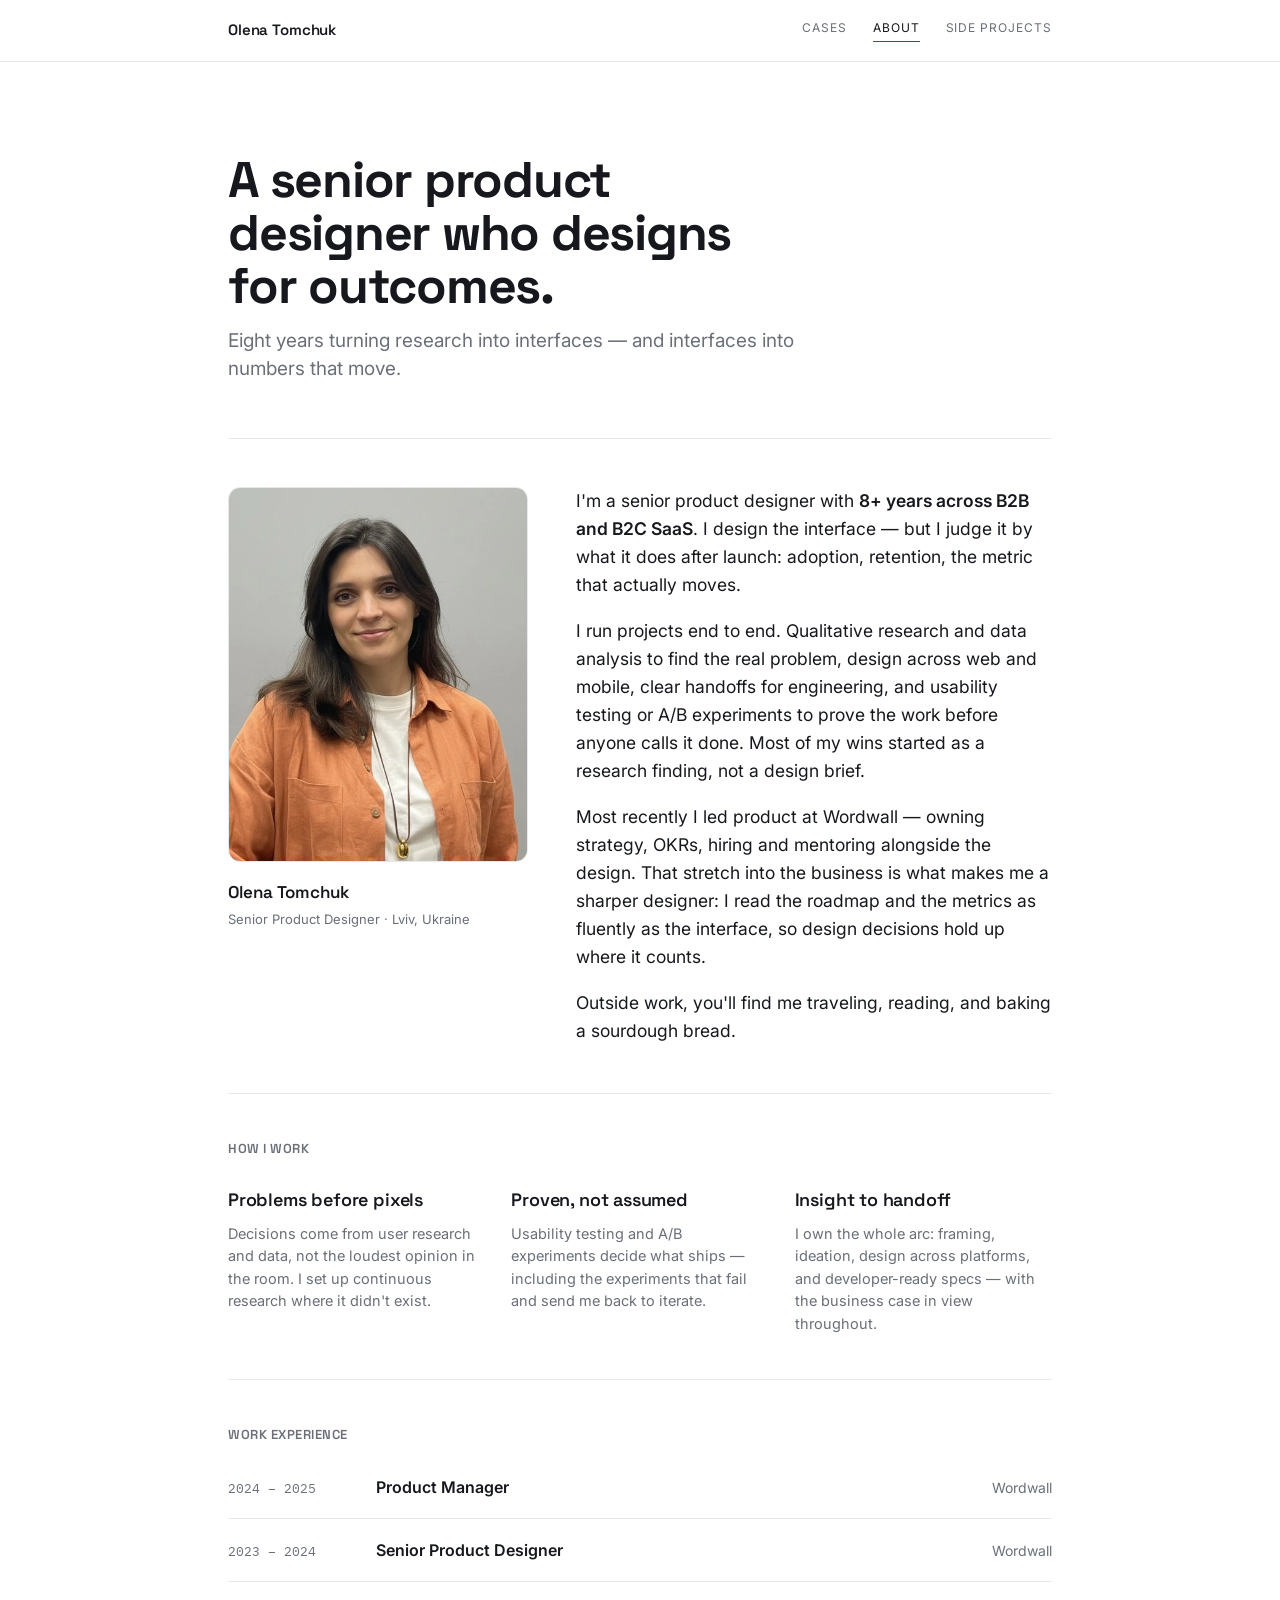
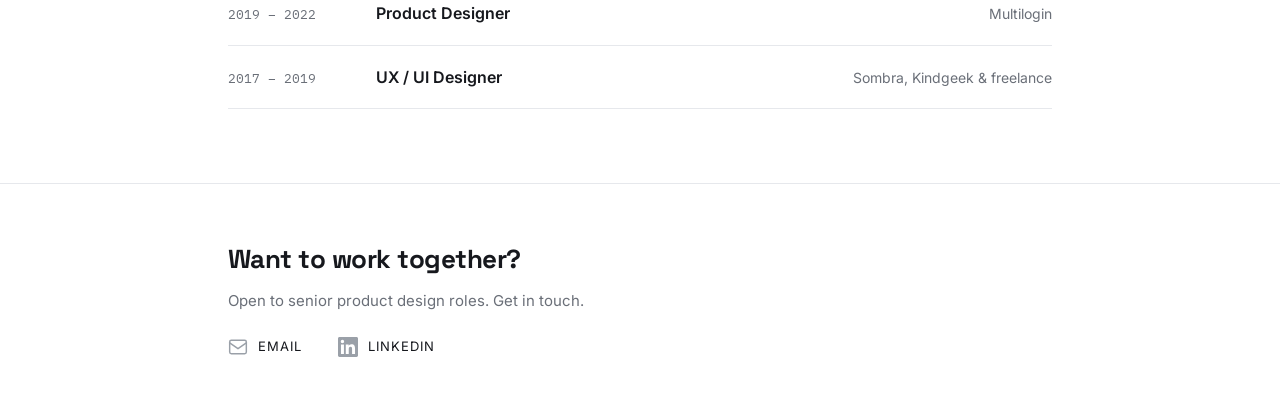
==== about.html @ 09efb7bb "Add files via upload" ====
<!DOCTYPE html>
<html lang="en">
<head>
<meta charset="UTF-8">
<meta name="viewport" content="width=device-width, initial-scale=1.0">
<title>About — Olena Tomchuk</title>
<link rel="preconnect" href="https://fonts.googleapis.com">
<link rel="preconnect" href="https://fonts.gstatic.com" crossorigin>
<link href="https://fonts.googleapis.com/css2?family=Space+Grotesk:wght@500;600;700&family=Inter:wght@400;500;600&family=IBM+Plex+Mono:wght@400;500&display=swap" rel="stylesheet">
<link rel="stylesheet" href="styles.css">
</head>
<body class="p-about">

<nav class="nav">
  <div class="nav-in">
    <a class="brand" href="index.html">Olena Tomchuk</a>
    <div class="nav-links">
      <a href="index.html">Cases</a>
      <a href="about.html" class="active">About</a>
      <a href="side-projects.html">Side projects</a>
    </div>
  </div>
</nav>

<main class="wrap">

  <!-- HERO -->
  <section class="hero">
    <h1>A senior product designer who designs for outcomes.</h1>
    <p class="lede">Eight years turning research into interfaces — and interfaces into numbers that move.</p>
  </section>

  <!-- INTRO: portrait + bio -->
  <section class="intro">
    <div class="portrait">
      <img src="images/portrait.webp" alt="Olena Tomchuk, Senior Product Designer">
      <div class="name">Olena Tomchuk</div>
      <div class="role">Senior Product Designer · Lviv, Ukraine</div>
    </div>
    <div class="bio">
      <p>I'm a senior product designer with <span class="pin">8+ years across B2B and B2C SaaS</span>. I design the interface — but I judge it by what it does after launch: adoption, retention, the metric that actually moves.</p>
      <p>I run projects end to end. Qualitative research and data analysis to find the real problem, design across web and mobile, clear handoffs for engineering, and usability testing or A/B experiments to prove the work before anyone calls it done. Most of my wins started as a research finding, not a design brief.</p>
      <p>Most recently I led product at Wordwall — owning strategy, OKRs, hiring and mentoring alongside the design. That stretch into the business is what makes me a sharper designer: I read the roadmap and the metrics as fluently as the interface, so design decisions hold up where it counts.</p>
      <p>Outside work, you'll find me traveling, reading, and baking a sourdough bread.</p>
    </div>
  </section>

  <!-- HOW I WORK -->
  <section class="principles">
    <h2>How I work</h2>
    <div class="p-grid">
      <div>
        <div class="t">Problems before pixels</div>
        <p>Decisions come from user research and data, not the loudest opinion in the room. I set up continuous research where it didn't exist.</p>
      </div>
      <div>
        <div class="t">Proven, not assumed</div>
        <p>Usability testing and A/B experiments decide what ships — including the experiments that fail and send me back to iterate.</p>
      </div>
      <div>
        <div class="t">Insight to handoff</div>
        <p>I own the whole arc: framing, ideation, design across platforms, and developer-ready specs — with the business case in view throughout.</p>
      </div>
    </div>
  </section>

  <!-- EXPERIENCE -->
  <section class="xp">
    <h2>Work experience</h2>
    <div class="row"><div class="yr">2024 – 2025</div><div class="ttl">Product Manager</div><div class="co"><a href="https://wordwall.net/" target="_blank" rel="noopener noreferrer">Wordwall</a></div></div>
    <div class="row"><div class="yr">2023 – 2024</div><div class="ttl">Senior Product Designer</div><div class="co"><a href="https://wordwall.net/" target="_blank" rel="noopener noreferrer">Wordwall</a></div></div>
    <div class="row"><div class="yr">2019 – 2022</div><div class="ttl">Product Designer</div><div class="co"><a href="https://multilogin.com/" target="_blank" rel="noopener noreferrer">Multilogin</a></div></div>
    <div class="row"><div class="yr">2017 – 2019</div><div class="ttl">UX / UI Designer</div><div class="co"><a href="https://sombrainc.com/" target="_blank" rel="noopener noreferrer">Sombra</a>, <a href="https://www.kindgeek.com/" target="_blank" rel="noopener noreferrer">Kindgeek</a> &amp; freelance</div></div>
  </section>

</main>

<footer id="contact">
  <div class="foot">
    <h3>Want to work together?</h3>
    <p class="sub">Open to senior product design roles. Get in touch.</p>
    <div class="foot-meta">
      <a class="foot-link" href="mailto:olenka.tomchuk@gmail.com">
        <span class="foot-icon" aria-hidden="true"><svg width="20" height="20" viewBox="0 0 24 24" fill="none" stroke="currentColor" stroke-width="1.75" stroke-linecap="round" stroke-linejoin="round"><rect x="2" y="4" width="20" height="16" rx="2"/><path d="m2 7 10 7 10-7"/></svg></span>
        Email
      </a>
      <a class="foot-link" href="https://www.linkedin.com/in/olenatomchuk/">
        <span class="foot-icon" aria-hidden="true"><svg width="20" height="20" viewBox="0 0 24 24" fill="currentColor"><path d="M20.447 20.452h-3.554v-5.569c0-1.328-.027-3.037-1.852-3.037-1.853 0-2.136 1.445-2.136 2.939v5.667H9.351V9h3.414v1.561h.046c.477-.9 1.637-1.85 3.37-1.85 3.601 0 4.267 2.37 4.267 5.455v6.286zM5.337 7.433a2.062 2.062 0 0 1-2.063-2.065 2.064 2.064 0 1 1 2.063 2.065zm1.782 13.019H3.555V9h3.564v11.452zM22.225 0H1.771C.792 0 0 .774 0 1.729v20.542C0 23.227.792 24 1.771 24h20.451C23.2 24 24 23.227 24 22.271V1.729C24 .774 23.2 0 22.222 0h.003z"/></svg></span>
        LinkedIn
      </a>
    </div>
  </div>
</footer>

</body>
</html>
---- styles.css ----
/* =========================================================
   Olena Tomchuk — portfolio
   One shared stylesheet for every page.
   Change a token here once and it updates the whole site.
   ========================================================= */

:root{
  --bg:#ffffff;
  --surface:#f5f6f8;
  --surface-2:#eef0f3;
  --ink:#16181d;
  --muted:#6a6f78;
  --faint:#9aa0a8;
  --border:#e6e8ec;
  --accent:#2e47c9;          /* the single accent — swap this one line to retheme */
  --accent-soft:#eef1fd;
  --maxw:880px;
  --display:'Space Grotesk',sans-serif;
  --body:'Inter',sans-serif;
  --mono:'IBM Plex Mono',monospace;
}

*{box-sizing:border-box;margin:0;padding:0}
html{scroll-behavior:smooth;scroll-padding-top:84px}
body{font-family:var(--body);color:var(--ink);background:var(--bg);line-height:1.65;-webkit-font-smoothing:antialiased}
a{color:inherit}

/* ---- nav ---- */
.nav{position:sticky;top:0;z-index:50;background:rgba(255,255,255,.86);backdrop-filter:blur(8px);border-bottom:1px solid var(--border)}
.nav-in{max-width:var(--maxw);margin:0 auto;padding:18px 28px;display:flex;align-items:center;justify-content:space-between}
.brand{font-family:var(--display);font-weight:600;font-size:15px;letter-spacing:-.01em;text-decoration:none}
.nav-links{display:flex;gap:26px;font-size:12px;letter-spacing:.08em;text-transform:uppercase;color:var(--muted)}
.nav-links a{text-decoration:none;padding-bottom:3px;border-bottom:1px solid transparent;transition:color .15s,border-color .15s}
.nav-links a:hover,.nav-links a.active{color:var(--ink);border-color:var(--accent)}

/* ---- layout ---- */
.wrap{max-width:var(--maxw);margin:0 auto;padding:0 28px}
.eyebrow{font-family:var(--mono);font-size:11px;letter-spacing:.18em;text-transform:uppercase;color:var(--accent);display:flex;align-items:center;gap:9px}
.eyebrow::before{content:"";width:18px;height:1px;background:var(--accent)}

/* ---- hero ---- */
.hero{padding-top:72px;padding-bottom:36px}
.hero h1{font-family:var(--display);font-weight:700;font-size:clamp(34px,6vw,54px);line-height:1.04;letter-spacing:-.025em;margin:20px 0 14px}
.hero .lede,.lede{font-size:19px;color:var(--muted);max-width:620px;line-height:1.5}
.p-about .hero{padding-bottom:14px}
.p-about .hero h1{max-width:16ch;font-size:clamp(32px,5.4vw,50px);line-height:1.06}

/* ---- meta row ---- */
.meta{display:flex;flex-wrap:wrap;gap:30px;margin-top:34px;padding-top:26px;border-top:1px solid var(--border)}
.meta div{display:flex;flex-direction:column;gap:4px}
.meta dt{font-family:var(--mono);font-size:10px;letter-spacing:.12em;text-transform:uppercase;color:var(--faint)}
.meta dd{font-size:14px;font-weight:500}

/* ---- stat chips ---- */
.stats{display:grid;grid-template-columns:repeat(3,1fr);gap:14px;margin-top:34px}
.stat{background:var(--surface);border:1px solid var(--border);border-radius:10px;padding:20px 22px}
.stat .n{font-family:var(--mono);font-weight:500;font-size:30px;color:var(--accent);letter-spacing:-.02em}
.stat .l{font-size:12.5px;color:var(--muted);margin-top:4px}

/* ---- images & placeholders ----
   .ph  = grey placeholder. To drop in a real image, replace the
          <div class="ph">…</div> with  <img class="shot" src="images/your-file.png" alt="…">  */
.ph{background:var(--surface);border:1px solid var(--border);border-radius:12px;width:100%;display:flex;align-items:center;justify-content:center;color:var(--faint);font-family:var(--mono);font-size:12px;letter-spacing:.04em;text-align:center;padding:16px}
.shot{width:100%;display:block;object-fit:cover;border:1px solid var(--border);border-radius:12px}
.hero-fig{margin:46px 0}
.hero-fig .ph{aspect-ratio:16/8}

/* ---- generic prose block ---- */
.block{padding:40px 0;border-top:1px solid var(--border)}
.block h2{font-family:var(--display);font-weight:600;font-size:13px;letter-spacing:.04em;color:var(--muted);text-transform:uppercase;margin-bottom:18px}
.block p{font-size:17px;max-width:62ch}
.block p + p{margin-top:14px}

/* ---- problem + pull-stat (edtech) ---- */
.problem-grid{display:grid;grid-template-columns:1fr 230px;gap:38px;align-items:start}
.problem-grid p{font-size:17px;max-width:54ch}
.pull{background:var(--accent-soft);border-radius:10px;padding:20px}
.pull .q{font-family:var(--display);font-weight:600;font-size:21px;line-height:1.25;color:var(--accent);letter-spacing:-.01em}
.pull .c{font-size:12px;color:var(--muted);margin-top:10px}

/* ---- experiment / feature block ---- */
.exp{padding:42px 0;border-top:1px solid var(--border)}
.p-edtech #exp1{border-top:none;padding-top:8px}
.exp .eyebrow{margin-bottom:14px}
.exp h3{font-family:var(--display);font-weight:600;font-size:25px;letter-spacing:-.02em;margin-bottom:18px}
.exp p{font-size:16px;max-width:62ch}
.exp p + p{margin-top:14px}
.exp-head{display:flex;align-items:center;gap:14px;flex-wrap:wrap;margin-bottom:6px}
.badge{font-family:var(--mono);font-size:10.5px;letter-spacing:.1em;text-transform:uppercase;padding:5px 11px;border-radius:100px;font-weight:500}
.b-ship{background:var(--accent);color:#fff}
.b-iter{background:transparent;color:var(--accent);border:1px solid var(--accent)}
.b-rej{background:transparent;color:var(--muted);border:1px solid var(--border)}
.b-kept{background:var(--surface-2);color:var(--muted)}
.steps{display:grid;gap:16px;margin-bottom:24px}
.step{display:grid;grid-template-columns:108px 1fr;gap:18px;align-items:baseline}
.step .k{font-family:var(--mono);font-size:11px;letter-spacing:.08em;text-transform:uppercase;color:var(--faint);padding-top:2px}
.step .v{font-size:16px;max-width:60ch}

/* ---- before / after toggle (edtech) ---- */
.toggle{display:inline-flex;background:var(--surface);border:1px solid var(--border);border-radius:8px;padding:3px;margin-bottom:14px}
.toggle button{font-family:var(--mono);font-size:11px;letter-spacing:.06em;text-transform:uppercase;border:0;background:transparent;color:var(--muted);padding:7px 16px;border-radius:6px;cursor:pointer;transition:all .15s}
.toggle button[aria-selected="true"]{background:var(--accent);color:#fff}
.panel{display:none}
.panel.on{display:block}
.panel .ph{aspect-ratio:16/7}
.twin{display:grid;grid-template-columns:1fr 1fr;gap:14px;margin-top:22px}
.twin.triple{grid-template-columns:repeat(3,1fr)}
.twin .ph,.twin .shot{aspect-ratio:4/3;margin-top:0}

/* ---- result bar ---- */
.result{display:flex;align-items:center;gap:16px;flex-wrap:wrap;margin-top:22px;padding:16px 20px;background:var(--surface);border:1px solid var(--border);border-left:3px solid var(--accent);border-radius:8px}
.result.neutral{border-left-color:var(--faint)}
.result .tag{font-family:var(--mono);font-size:11px;letter-spacing:.1em;color:var(--faint)}
.result .val{font-family:var(--mono);font-size:14px;font-weight:500}
.result .val b{color:var(--accent)}

/* ---- outcome band ---- */
.band{background:var(--surface);border-radius:14px;padding:46px 40px;margin:48px 0}
.band h2{font-family:var(--display);font-weight:700;font-size:24px;letter-spacing:-.02em;margin-bottom:28px}
.band-grid{display:grid;grid-template-columns:repeat(3,1fr);gap:30px}
.band-grid .n{font-family:var(--mono);font-weight:500;font-size:34px;color:var(--accent);letter-spacing:-.02em}
.band-grid .l{font-size:14px;color:var(--muted);margin-top:6px;max-width:24ch}

/* ---- summary grid (billing) ---- */
.sum-grid{display:grid;grid-template-columns:1fr 1fr;gap:34px}
.sum-grid h4{font-family:var(--mono);font-size:11px;letter-spacing:.12em;text-transform:uppercase;color:var(--accent);margin-bottom:14px}
.sum-grid ul{list-style:none}
.sum-grid li{font-size:15px;padding-left:18px;position:relative;margin-bottom:10px;line-height:1.5}
.sum-grid li::before{content:"";position:absolute;left:0;top:10px;width:6px;height:6px;border-radius:50%;background:var(--accent)}

/* ---- problem/hypothesis framing pair (billing) ---- */
.frame{display:grid;grid-template-columns:1fr 1fr;gap:14px;margin-top:34px}
.frame .card{border:1px solid var(--border);border-radius:10px;padding:22px}
.frame .card.hyp{background:var(--accent-soft);border-color:#d6ddf9}
.frame .lbl{font-family:var(--mono);font-size:10px;letter-spacing:.14em;text-transform:uppercase;color:var(--faint);margin-bottom:10px}
.frame .card.hyp .lbl{color:var(--accent)}
.frame p{font-size:15px;line-height:1.5}

/* ---- numbered process phases (billing) ---- */
.phase{padding:40px 0;border-top:1px solid var(--border)}
.phase .num{font-family:var(--mono);font-size:11px;letter-spacing:.18em;text-transform:uppercase;color:var(--accent);display:flex;align-items:center;gap:9px;margin-bottom:14px}
.phase .num::before{content:"";width:18px;height:1px;background:var(--accent)}
.phase h3{font-family:var(--display);font-weight:600;font-size:25px;letter-spacing:-.02em;margin-bottom:16px}
.phase p{font-size:16px;max-width:62ch}
.phase p + p{margin-top:14px}
.phase .ph,.phase .shot{margin-top:22px}

/* ---- about: intro / portrait / bio ---- */
.intro{display:grid;grid-template-columns:300px 1fr;gap:48px;align-items:start;padding:48px 0;border-top:1px solid var(--border);margin-top:40px}
.portrait{position:sticky;top:104px}
.portrait .ph{aspect-ratio:4/5;color:var(--faint);font-family:var(--mono);font-size:11px;text-align:center;padding:16px}
.portrait img{width:100%;aspect-ratio:4/5;object-fit:cover;border-radius:12px;border:1px solid var(--border);display:block}
.portrait .name{font-family:var(--display);font-weight:600;font-size:17px;margin-top:16px}
.portrait .role{font-size:13px;color:var(--muted);margin-top:3px}
.bio p{font-size:17.5px;line-height:1.6;max-width:60ch}
.bio p + p{margin-top:18px}
.bio .pin{color:var(--ink);font-weight:600}

/* ---- about: how I work ---- */
.principles{padding:44px 0;border-top:1px solid var(--border)}
.principles h2{font-family:var(--display);font-weight:600;font-size:13px;letter-spacing:.04em;color:var(--muted);text-transform:uppercase;margin-bottom:26px}
.p-grid{display:grid;grid-template-columns:repeat(3,1fr);gap:26px}
.p-grid .lbl{font-family:var(--mono);font-size:11px;letter-spacing:.1em;text-transform:uppercase;color:var(--accent);margin-bottom:10px}
.p-grid .t{font-family:var(--display);font-weight:600;font-size:18px;margin-bottom:8px;letter-spacing:-.01em}
.p-grid p{font-size:14.5px;color:var(--muted);line-height:1.55}

/* ---- about: experience table ---- */
.xp{padding:44px 0;border-top:1px solid var(--border)}
.xp h2{font-family:var(--display);font-weight:600;font-size:13px;letter-spacing:.04em;color:var(--muted);text-transform:uppercase;margin-bottom:10px}
.row{display:grid;grid-template-columns:128px 1fr 200px;gap:20px;align-items:baseline;padding:18px 0;border-bottom:1px solid var(--border)}
.row .yr{font-family:var(--mono);font-size:13px;color:var(--muted)}
.row .ttl{font-size:16px;font-weight:600}
.row .co{font-size:14px;color:var(--muted);text-align:right}
.row .co a{color:inherit;text-decoration:none;border-bottom:1px solid transparent;transition:color .15s,border-color .15s}
.row .co a:hover{color:var(--ink);border-color:var(--border)}

/* ---- reflection ---- */
.reflect{padding:40px 0;border-top:1px solid var(--border)}
.reflect h2{font-family:var(--display);font-weight:600;font-size:13px;letter-spacing:.04em;color:var(--muted);text-transform:uppercase;margin-bottom:16px}
.reflect p{font-size:17px;max-width:62ch}
.reflect p + p{margin-top:14px}

/* ---- footer ---- */
.next-nav{padding-top:40px;padding-bottom:40px;border-top:1px solid var(--border)}
footer{border-top:1px solid var(--border);margin-top:30px}
.foot{max-width:var(--maxw);margin:0 auto;padding:54px 28px}
.foot h3{font-family:var(--display);font-weight:700;font-size:26px;letter-spacing:-.02em;margin-bottom:8px}
.foot .sub{color:var(--muted);font-size:15px}
.next .lbl{font-family:var(--mono);font-size:11px;letter-spacing:.1em;text-transform:uppercase;color:var(--faint);display:block;margin-bottom:12px}
.next a.proj{font-family:var(--display);font-weight:600;font-size:30px;letter-spacing:-.02em;text-decoration:none;display:inline-block;transition:color .15s}
.next a.proj:hover{color:var(--accent)}
.foot-meta{display:flex;flex-wrap:wrap;gap:20px 36px;align-items:center;margin-top:22px}
.foot-link{display:inline-flex;align-items:center;gap:10px;font-size:13px;letter-spacing:.08em;text-transform:uppercase;color:var(--ink);text-decoration:none;transition:color .15s}
.foot-link:hover,.foot-link:hover .foot-icon{color:var(--accent)}
.foot-icon{display:flex;flex-shrink:0;color:var(--faint)}
.foot-icon svg{display:block}

:focus-visible{outline:2px solid var(--accent);outline-offset:3px;border-radius:3px}

/* ---- responsive ---- */
@media (max-width:680px){
  .stats,.band-grid,.frame,.sum-grid,.twin,.p-grid{grid-template-columns:1fr}
  .problem-grid{grid-template-columns:1fr;gap:24px}
  .step{grid-template-columns:1fr;gap:4px}
  .intro{grid-template-columns:1fr;gap:30px}
  .portrait{position:static;display:flex;gap:18px;align-items:center}
  .portrait .ph,.portrait img{width:120px;aspect-ratio:4/5}
  .row{grid-template-columns:1fr;gap:4px}
  .row .co{text-align:left}
  .nav-links{gap:18px}
}
@media (prefers-reduced-motion:reduce){html{scroll-behavior:auto}*{transition:none!important}}

/* =========================================================
   Homepage
   ========================================================= */
.p-home .hero{padding-top:60px;padding-bottom:26px}
.p-home .hero h1{max-width:18ch;font-size:clamp(38px,6.4vw,62px);line-height:1.02}

/* featured case */
.featured{display:grid;grid-template-columns:1.05fr .95fr;gap:40px;align-items:center;padding:46px 0;border-top:1px solid var(--border);margin-top:28px;text-decoration:none;color:inherit}
.featured .ph,.featured .shot{aspect-ratio:4/3;transition:border-color .15s}
.featured:hover .ph,.featured:hover .shot{border-color:var(--accent)}
.featured h2{transition:color .15s}
.featured:hover h2{color:var(--accent)}
.featured h2{font-family:var(--display);font-weight:700;font-size:32px;letter-spacing:-.02em;margin:0 0 8px}
.featured .tag{font-size:11px;color:var(--muted);font-family:var(--mono);letter-spacing:.06em;text-transform:uppercase;margin-bottom:18px}
.featured .hook{font-size:17px;margin-bottom:22px;max-width:46ch}
.metrics{display:flex;gap:30px;margin-bottom:24px}
.metrics .n{font-family:var(--mono);font-weight:500;font-size:26px;color:var(--accent);letter-spacing:-.02em}
.metrics .l{font-size:12px;color:var(--muted);max-width:14ch}
.cta-link{font-family:var(--mono);font-size:12px;letter-spacing:.08em;text-transform:uppercase;color:var(--accent);text-decoration:none;border-bottom:1px solid transparent;transition:border-color .15s}
.cta-link:hover{border-color:var(--accent)}

/* work heading + card grid */
.case-grid{display:grid;grid-template-columns:1fr 1fr;gap:30px;padding:44px 0 8px}
.case-card{text-decoration:none;color:inherit;display:block}
.case-card .ph,.case-card .shot{aspect-ratio:16/10}
.case-card .ph,.case-card .shot{transition:border-color .15s}
.case-card:hover .ph,.case-card:hover .shot{border-color:var(--accent)}
.case-card h3{font-family:var(--display);font-weight:600;font-size:21px;letter-spacing:-.01em;margin:16px 0 6px;transition:color .15s}
.case-card:hover h3{color:var(--accent)}
.case-card .tag{font-family:var(--mono);font-size:11px;letter-spacing:.06em;text-transform:uppercase;color:var(--muted);margin-bottom:10px}
.case-card .hook{font-size:14.5px;color:var(--muted);line-height:1.5}

/* testimonial */
.testimonial{padding:64px 0;border-top:1px solid var(--border);text-align:center;max-width:680px;margin:36px auto 0}
.testimonial .mark{font-family:var(--display);font-weight:700;font-size:46px;color:var(--accent);line-height:1;margin-bottom:6px}
.testimonial p{font-size:20px;line-height:1.5;font-weight:500}
.testimonial .by{font-family:var(--mono);font-size:13px;letter-spacing:.04em;color:var(--muted);margin-top:20px}

/* about + side-projects teaser */
.more{display:grid;grid-template-columns:1fr 1fr;gap:20px;padding:8px 0 4px}
.more a{text-decoration:none;color:inherit;border:1px solid var(--border);border-radius:12px;padding:26px;transition:border-color .15s}
.more a:hover{border-color:var(--accent)}
.more .k{font-family:var(--mono);font-size:11px;letter-spacing:.12em;text-transform:uppercase;color:var(--accent);margin-bottom:10px}
.more .t{font-family:var(--display);font-weight:600;font-size:20px;letter-spacing:-.01em;margin-bottom:6px}
.more p{font-size:14px;color:var(--muted);line-height:1.5}

@media (max-width:680px){
  .featured,.case-grid,.more{grid-template-columns:1fr}
  .featured{gap:24px}
}

/* =========================================================
   Side projects  (single long-scroll page: .p-side)
   ========================================================= */
.p-side .hero{padding-top:60px;padding-bottom:10px}
.p-side .hero h1{max-width:16ch}

/* jump links under the hero */
.jump{display:flex;flex-wrap:wrap;gap:10px;margin-top:22px}
.jump a{font-family:var(--mono);font-size:11px;letter-spacing:.06em;text-transform:uppercase;color:var(--muted);text-decoration:none;border:1px solid var(--border);border-radius:100px;padding:8px 15px;transition:color .15s,border-color .15s}
.jump a:hover{color:var(--accent);border-color:var(--accent)}

/* one project block */
section.proj{padding:56px 0;border-top:1px solid var(--border)}
.proj .eyebrow{margin-bottom:14px}
.proj h2{font-family:var(--display);font-weight:700;font-size:clamp(27px,4.2vw,38px);letter-spacing:-.025em;line-height:1.06;margin-bottom:12px}
.proj .lede{margin-bottom:8px}
.proj .body{margin-top:24px}
.proj .body p{font-size:16.5px;max-width:62ch}
.proj .body p + p{margin-top:14px}
.proj .meta{margin-top:26px}
.proj .meta dd a{color:var(--accent);text-decoration:none;border-bottom:1px solid transparent;transition:border-color .15s}
.proj .meta dd a:hover{border-color:var(--accent)}
.proj .outlinks{display:flex;flex-wrap:wrap;gap:12px 26px;margin-top:26px}

/* generic responsive stat strip (1–4 chips) reusing .stat */
.stat-row{display:grid;grid-template-columns:repeat(auto-fit,minmax(150px,1fr));gap:14px;margin-top:28px}

/* feature list (cycle calendar) */
.feat{display:grid;grid-template-columns:1fr 1fr;gap:14px 30px;margin-top:28px;list-style:none}
.feat li{font-size:15px;line-height:1.5;padding-left:20px;position:relative}
.feat li::before{content:"";position:absolute;left:0;top:9px;width:7px;height:7px;border-radius:2px;background:var(--accent)}
.feat li b{font-weight:600}

/* sub-headings inside a project */
.proj h3{font-family:var(--display);font-weight:600;font-size:13px;letter-spacing:.04em;text-transform:uppercase;color:var(--muted);margin:38px 0 16px}

/* scope: in / out, reusing the frame card pair */
.proj .frame{margin-top:0}

/* single-column feature/risk list */
.feat.one{grid-template-columns:1fr}

/* podcast brand-visual gallery */
.gallery{display:grid;grid-template-columns:repeat(3,1fr);gap:14px;margin-top:28px}
.gallery img,.gallery .ph{width:100%;aspect-ratio:1/1;object-fit:cover;border-radius:12px;border:1px solid var(--border);display:block}

/* note / disclaimer chip */
.note{margin-top:26px;font-family:var(--mono);font-size:12px;color:var(--muted);background:var(--surface);border:1px solid var(--border);border-left:3px solid var(--faint);border-radius:8px;padding:14px 18px}

/* image carousel (vzir) */
.carousel{margin-top:28px}
.carousel-track{display:flex;gap:14px;overflow-x:auto;scroll-snap-type:x mandatory;scroll-behavior:smooth;padding-bottom:10px;-webkit-overflow-scrolling:touch}
.carousel-track::-webkit-scrollbar{height:8px}
.carousel-track::-webkit-scrollbar-track{background:var(--surface);border-radius:100px}
.carousel-track::-webkit-scrollbar-thumb{background:var(--surface-2);border-radius:100px}
.slide{flex:0 0 auto;width:min(76%,400px);scroll-snap-align:center}
.slide img,.slide .ph{width:100%;aspect-ratio:4/5;object-fit:cover;border-radius:12px;border:1px solid var(--border);display:block}

/* landscape carousel (cycle calendar screenshots) */
.carousel.wide .slide{width:min(92%,760px)}
.carousel.wide .slide img,.carousel.wide .slide .ph{aspect-ratio:16/10}

/* mixed-format carousel (podcast brand visuals): uniform height, natural width, nothing cropped */
.carousel.media .carousel-track{align-items:flex-start}
.carousel.media .slide{width:auto;scroll-snap-align:center}
.carousel.media .slide img{height:clamp(280px,44vh,440px);width:auto;aspect-ratio:auto;object-fit:contain}
.carousel.media .slide .ph{height:clamp(280px,44vh,440px);width:280px;aspect-ratio:auto}

/* click any side-project image to open it full-size */
.proj img.shot{cursor:zoom-in}
.lightbox{position:fixed;inset:0;background:rgba(12,14,18,.93);display:none;align-items:center;justify-content:center;padding:24px;z-index:100;cursor:zoom-out}
.lightbox.open{display:flex}
.lightbox img{max-width:96vw;max-height:92vh;border-radius:8px;box-shadow:0 16px 60px rgba(0,0,0,.55)}
.lightbox-close{position:absolute;top:16px;right:20px;width:42px;height:42px;border-radius:50%;border:1px solid rgba(255,255,255,.3);background:rgba(0,0,0,.3);color:#fff;cursor:pointer;display:flex;align-items:center;justify-content:center;transition:background .15s}
.lightbox-close:hover{background:rgba(255,255,255,.15)}
.carousel-foot{display:flex;align-items:center;justify-content:space-between;gap:16px;margin-top:14px}
.carousel-hint{font-family:var(--mono);font-size:11px;letter-spacing:.04em;color:var(--faint)}
.carousel-nav{display:flex;gap:10px}
.carousel-nav button{width:42px;height:42px;border-radius:50%;border:1px solid var(--border);background:var(--bg);color:var(--ink);cursor:pointer;display:flex;align-items:center;justify-content:center;transition:color .15s,border-color .15s}
.carousel-nav button:hover{color:var(--accent);border-color:var(--accent)}
.carousel-nav button:disabled{opacity:.35;cursor:default}
.carousel-nav svg{display:block}

@media (max-width:680px){
  .feat{grid-template-columns:1fr}
  .gallery{grid-template-columns:1fr}
  .slide{width:84%}
}
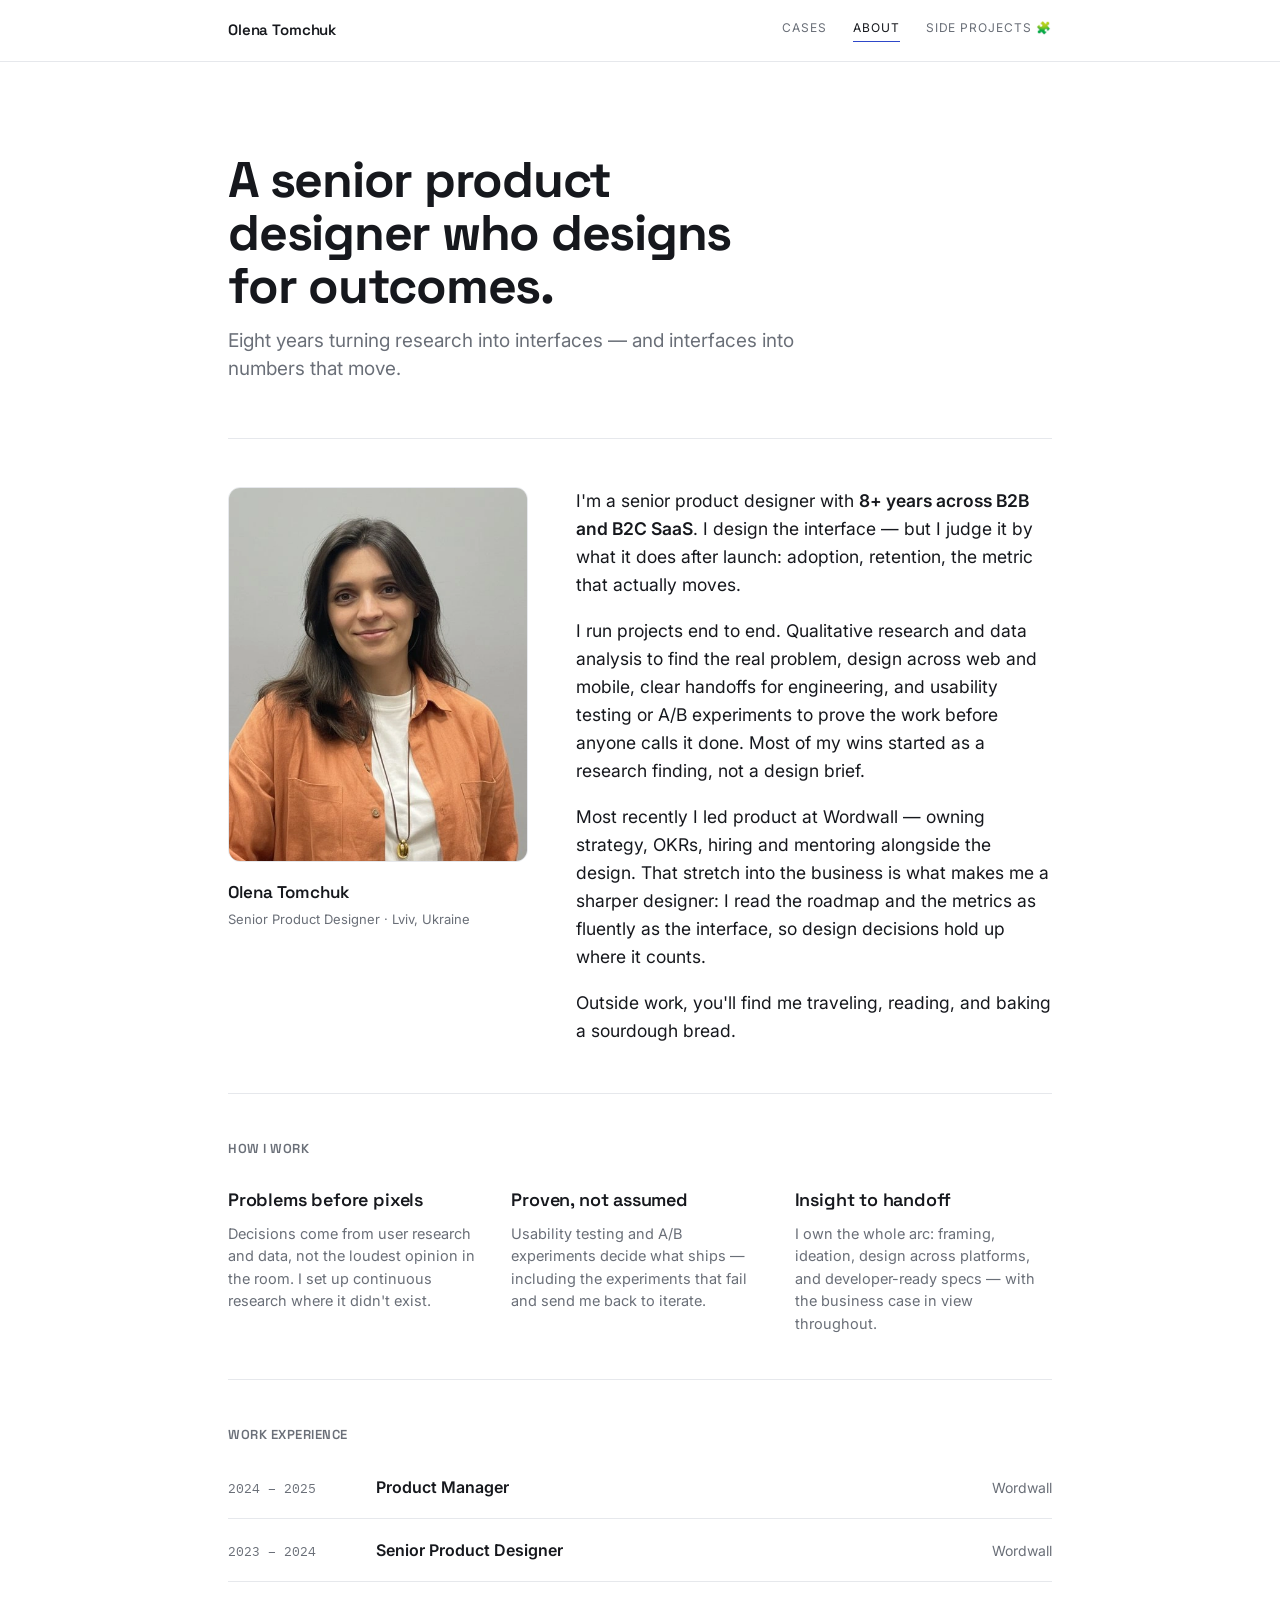
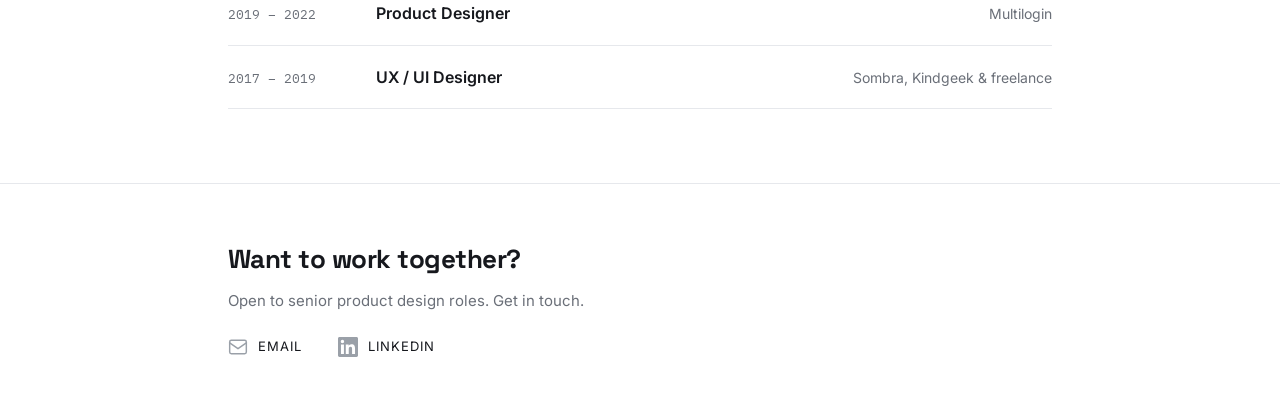
==== commit 24202137: "Add files via upload - Added animation - Puzzle sign to highlight Side projects page" ====
--- a/about.html
+++ b/about.html
@@ -4,10 +4,25 @@
 <meta charset="UTF-8">
 <meta name="viewport" content="width=device-width, initial-scale=1.0">
 <title>About — Olena Tomchuk</title>
+<meta name="description" content="How I work and the path here — eight years across SaaS, research-led product design with product-management experience.">
+<link rel="canonical" href="https://olenatomchuk.com/about.html">
+<link rel="icon" href="/favicon.svg" type="image/svg+xml">
+<meta property="og:type" content="website">
+<meta property="og:site_name" content="Olena Tomchuk">
+<meta property="og:url" content="https://olenatomchuk.com/about.html">
+<meta property="og:title" content="About — Olena Tomchuk">
+<meta property="og:description" content="How I work and the path here — eight years across SaaS, research-led product design with product-management experience.">
+<meta property="og:image" content="https://olenatomchuk.com/images/og-cover.png">
+<meta property="og:image:width" content="1200">
+<meta property="og:image:height" content="630">
+<meta name="twitter:card" content="summary_large_image">
+<meta name="twitter:image" content="https://olenatomchuk.com/images/og-cover.png">
 <link rel="preconnect" href="https://fonts.googleapis.com">
 <link rel="preconnect" href="https://fonts.gstatic.com" crossorigin>
 <link href="https://fonts.googleapis.com/css2?family=Space+Grotesk:wght@500;600;700&family=Inter:wght@400;500;600&family=IBM+Plex+Mono:wght@400;500&display=swap" rel="stylesheet">
 <link rel="stylesheet" href="styles.css">
+<script>if(!matchMedia('(prefers-reduced-motion: reduce)').matches)document.documentElement.classList.add('js-anim');</script>
+<script src="app.js" defer></script>
 </head>
 <body class="p-about">
 
@@ -17,7 +32,7 @@
     <div class="nav-links">
       <a href="index.html">Cases</a>
       <a href="about.html" class="active">About</a>
-      <a href="side-projects.html">Side projects</a>
+      <a href="side-projects.html">Side projects 🧩</a>
     </div>
   </div>
 </nav>
@@ -34,8 +49,10 @@
   <section class="intro">
     <div class="portrait">
       <img src="images/portrait.webp" alt="Olena Tomchuk, Senior Product Designer">
-      <div class="name">Olena Tomchuk</div>
-      <div class="role">Senior Product Designer · Lviv, Ukraine</div>
+      <div class="who">
+        <div class="name">Olena Tomchuk</div>
+        <div class="role">Senior Product Designer · Lviv, Ukraine</div>
+      </div>
     </div>
     <div class="bio">
       <p>I'm a senior product designer with <span class="pin">8+ years across B2B and B2C SaaS</span>. I design the interface — but I judge it by what it does after launch: adoption, retention, the metric that actually moves.</p>
@@ -91,6 +108,6 @@
     </div>
   </div>
 </footer>
-
+<!-- Cloudflare Web Analytics --><script defer src='https://static.cloudflareinsights.com/beacon.min.js' data-cf-beacon='{"token": "1c9850e645a947d5b9592e34150a630b"}'></script><!-- End Cloudflare Web Analytics -->
 </body>
 </html>
--- a/styles.css
+++ b/styles.css
@@ -26,9 +26,10 @@
 a{color:inherit}
 
 /* ---- nav ---- */
-.nav{position:sticky;top:0;z-index:50;background:rgba(255,255,255,.86);backdrop-filter:blur(8px);border-bottom:1px solid var(--border)}
+.nav{position:sticky;top:0;z-index:50;background:rgba(255,255,255,.86);backdrop-filter:blur(8px);border-bottom:1px solid var(--border);transition:box-shadow .2s ease}
+.nav.scrolled{box-shadow:0 4px 20px rgba(16,18,29,.06)}
 .nav-in{max-width:var(--maxw);margin:0 auto;padding:18px 28px;display:flex;align-items:center;justify-content:space-between}
-.brand{font-family:var(--display);font-weight:600;font-size:15px;letter-spacing:-.01em;text-decoration:none}
+.brand{font-family:var(--display);font-weight:600;font-size:15px;letter-spacing:-.01em;text-decoration:none;white-space:nowrap}
 .nav-links{display:flex;gap:26px;font-size:12px;letter-spacing:.08em;text-transform:uppercase;color:var(--muted)}
 .nav-links a{text-decoration:none;padding-bottom:3px;border-bottom:1px solid transparent;transition:color .15s,border-color .15s}
 .nav-links a:hover,.nav-links a.active{color:var(--ink);border-color:var(--accent)}
@@ -205,9 +206,15 @@
   .intro{grid-template-columns:1fr;gap:30px}
   .portrait{position:static;display:flex;gap:18px;align-items:center}
   .portrait .ph,.portrait img{width:120px;aspect-ratio:4/5}
+  .portrait .who .name{margin-top:0}
   .row{grid-template-columns:1fr;gap:4px}
   .row .co{text-align:left}
   .nav-links{gap:18px}
+}
+@media (max-width:560px){
+  .nav-in{flex-direction:column;align-items:flex-start;gap:12px;padding:14px 24px}
+  .nav-links{gap:22px}
+  .nav-links a{white-space:nowrap}
 }
 @media (prefers-reduced-motion:reduce){html{scroll-behavior:auto}*{transition:none!important}}
 
@@ -332,9 +339,10 @@
 
 /* click any side-project image to open it full-size */
 .proj img.shot{cursor:zoom-in}
-.lightbox{position:fixed;inset:0;background:rgba(12,14,18,.93);display:none;align-items:center;justify-content:center;padding:24px;z-index:100;cursor:zoom-out}
-.lightbox.open{display:flex}
-.lightbox img{max-width:96vw;max-height:92vh;border-radius:8px;box-shadow:0 16px 60px rgba(0,0,0,.55)}
+.lightbox{position:fixed;inset:0;background:rgba(12,14,18,.93);display:flex;align-items:center;justify-content:center;padding:24px;z-index:100;cursor:zoom-out;opacity:0;visibility:hidden;transition:opacity .16s ease,visibility .16s ease}
+.lightbox.open{opacity:1;visibility:visible}
+.lightbox img{max-width:96vw;max-height:92vh;border-radius:8px;box-shadow:0 16px 60px rgba(0,0,0,.55);transform:scale(.96);transition:transform .16s ease}
+.lightbox.open img{transform:none}
 .lightbox-close{position:absolute;top:16px;right:20px;width:42px;height:42px;border-radius:50%;border:1px solid rgba(255,255,255,.3);background:rgba(0,0,0,.3);color:#fff;cursor:pointer;display:flex;align-items:center;justify-content:center;transition:background .15s}
 .lightbox-close:hover{background:rgba(255,255,255,.15)}
 .carousel-foot{display:flex;align-items:center;justify-content:space-between;gap:16px;margin-top:14px}
@@ -350,3 +358,13 @@
   .gallery{grid-template-columns:1fr}
   .slide{width:84%}
 }
+
+/* =========================================================
+   Scroll-reveal  (only active when .js-anim is on <html>,
+   which app.js adds *only* when reduced-motion is not set)
+   ========================================================= */
+.js-anim :is(.hero h1,.hero .lede,.hero .meta,.hero .stats,.featured,.case-card,
+  .more>a,.testimonial,.block,.exp,.phase,.band,.reflect,.proj,.hero-fig,
+  .next-nav,.intro,.principles,.xp){
+  opacity:0;transform:translateY(14px);transition:opacity .55s ease,transform .55s ease}
+.js-anim .is-in{opacity:1!important;transform:none!important}
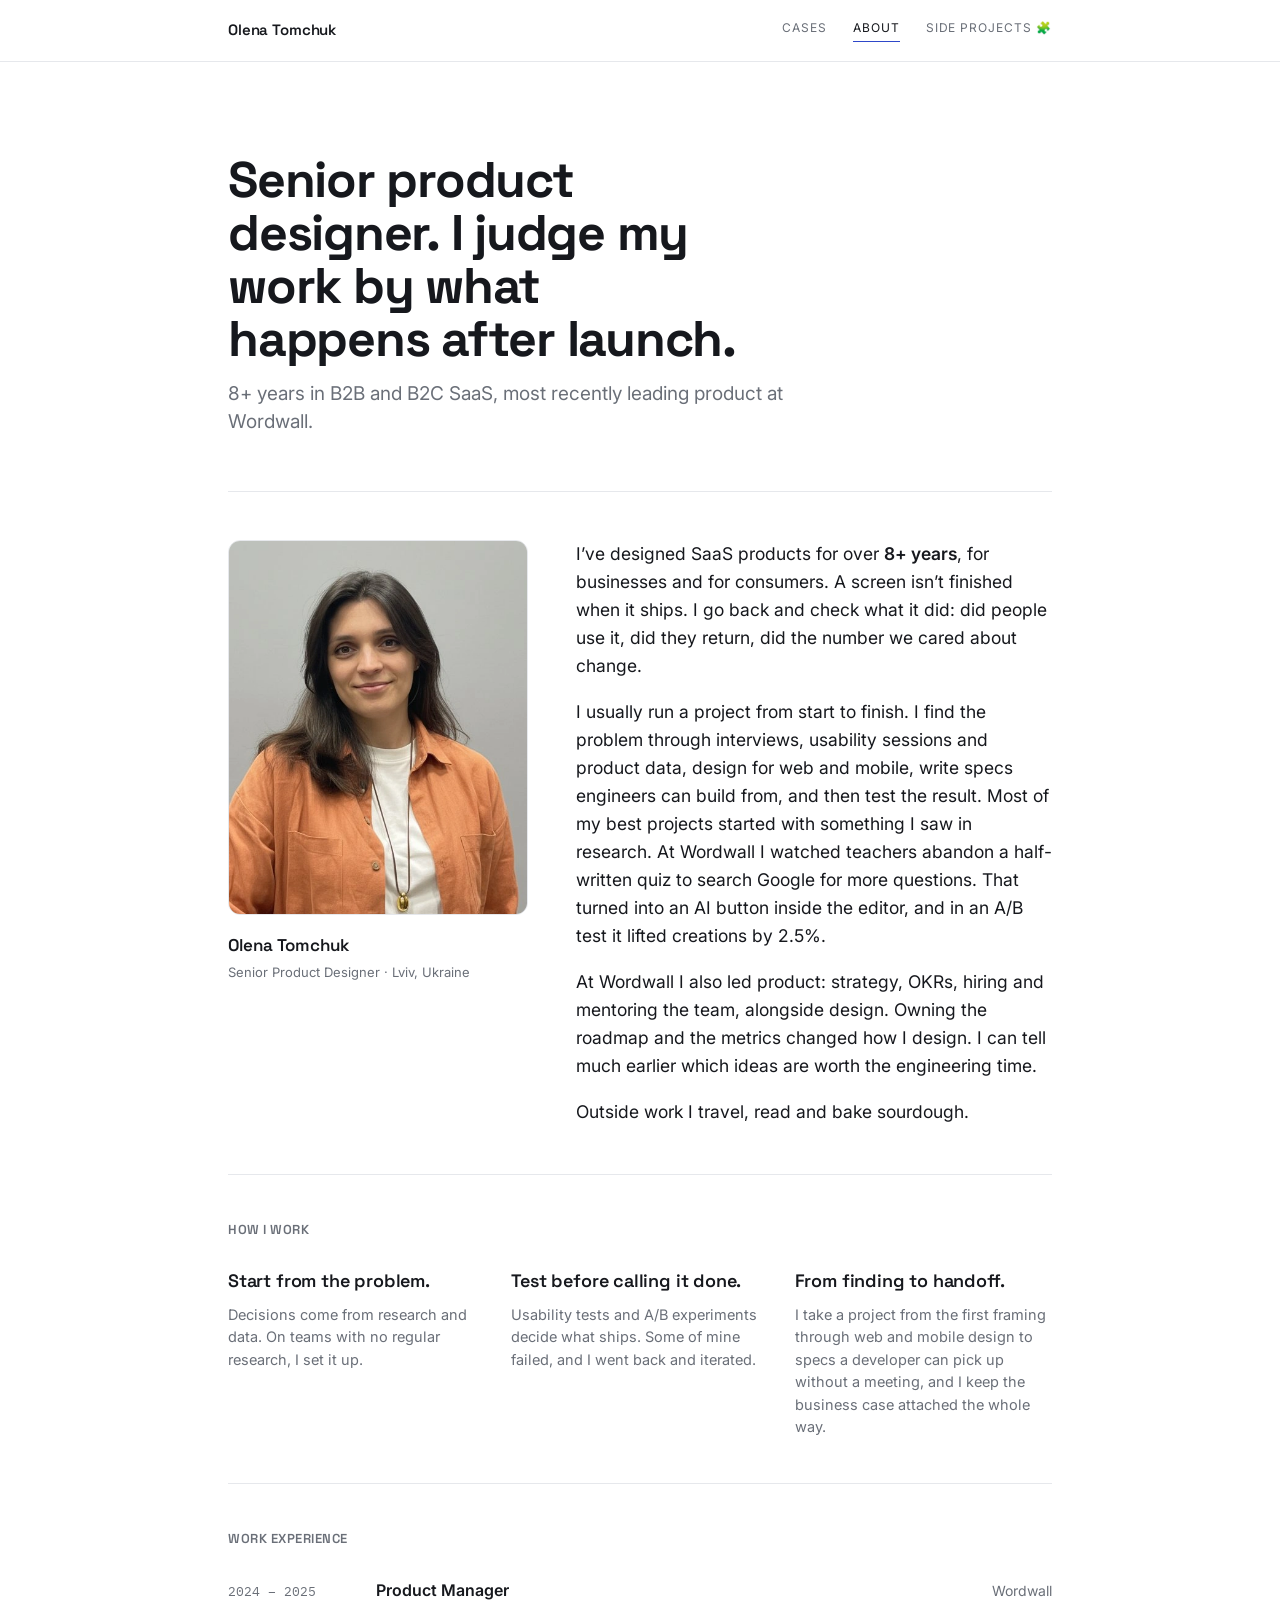
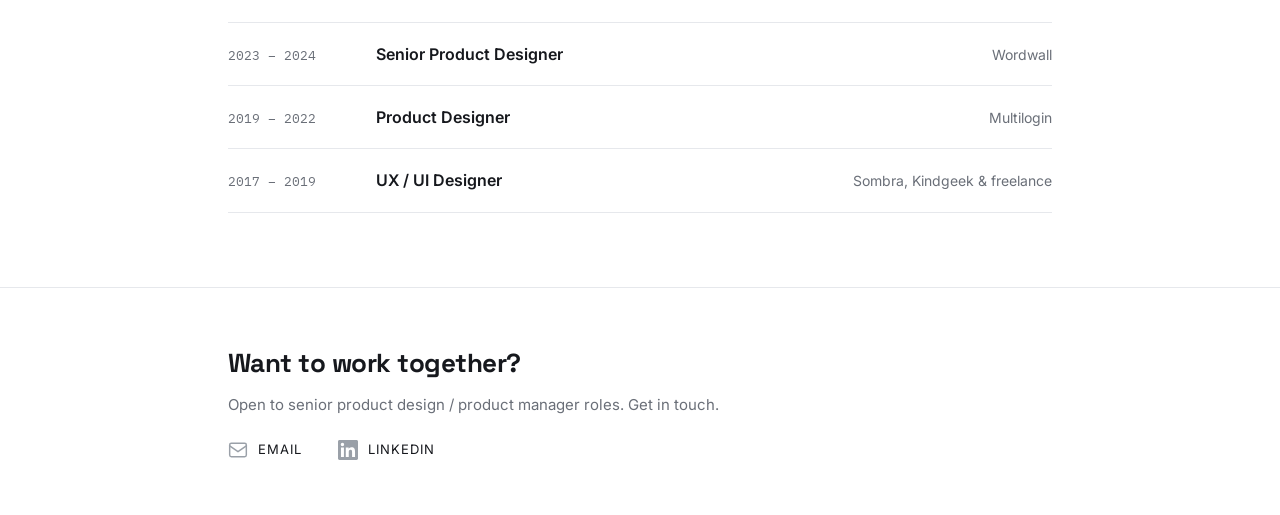
==== commit 74ca38a5: "Update homepage AI thumbnail and about copy Co-authored-by: Copilot <223556219+Copilot@users.noreply" ====
--- a/about.html
+++ b/about.html
@@ -41,8 +41,8 @@
 
   <!-- HERO -->
   <section class="hero">
-    <h1>A senior product designer who designs for outcomes.</h1>
-    <p class="lede">Eight years turning research into interfaces — and interfaces into numbers that move.</p>
+    <h1>Senior product designer. I judge my work by what happens after launch.</h1>
+    <p class="lede">8+ years in B2B and B2C SaaS, most recently leading product at Wordwall.</p>
   </section>
 
   <!-- INTRO: portrait + bio -->
@@ -55,10 +55,10 @@
       </div>
     </div>
     <div class="bio">
-      <p>I'm a senior product designer with <span class="pin">8+ years across B2B and B2C SaaS</span>. I design the interface — but I judge it by what it does after launch: adoption, retention, the metric that actually moves.</p>
-      <p>I run projects end to end. Qualitative research and data analysis to find the real problem, design across web and mobile, clear handoffs for engineering, and usability testing or A/B experiments to prove the work before anyone calls it done. Most of my wins started as a research finding, not a design brief.</p>
-      <p>Most recently I led product at Wordwall — owning strategy, OKRs, hiring and mentoring alongside the design. That stretch into the business is what makes me a sharper designer: I read the roadmap and the metrics as fluently as the interface, so design decisions hold up where it counts.</p>
-      <p>Outside work, you'll find me traveling, reading, and baking a sourdough bread.</p>
+      <p>I’ve designed SaaS products for over <span class="pin">8+ years</span>, for businesses and for consumers. A screen isn’t finished when it ships. I go back and check what it did: did people use it, did they return, did the number we cared about change. </p>
+      <p>I usually run a project from start to finish. I find the problem through interviews, usability sessions and product data, design for web and mobile, write specs engineers can build from, and then test the result. Most of my best projects started with something I saw in research. At Wordwall I watched teachers abandon a half-written quiz to search Google for more questions. That turned into an AI button inside the editor, and in an A/B test it lifted creations by 2.5%.</p>
+      <p>At Wordwall I also led product: strategy, OKRs, hiring and mentoring the team, alongside design. Owning the roadmap and the metrics changed how I design. I can tell much earlier which ideas are worth the engineering time.</p>
+      <p>Outside work I travel, read and bake sourdough.</p>
     </div>
   </section>
 
@@ -67,16 +67,16 @@
     <h2>How I work</h2>
     <div class="p-grid">
       <div>
-        <div class="t">Problems before pixels</div>
-        <p>Decisions come from user research and data, not the loudest opinion in the room. I set up continuous research where it didn't exist.</p>
+        <div class="t">Start from the problem.</div>
+        <p>Decisions come from research and data. On teams with no regular research, I set it up.</p>
       </div>
       <div>
-        <div class="t">Proven, not assumed</div>
-        <p>Usability testing and A/B experiments decide what ships — including the experiments that fail and send me back to iterate.</p>
+        <div class="t">Test before calling it done.</div>
+        <p>Usability tests and A/B experiments decide what ships. Some of mine failed, and I went back and iterated.</p>
       </div>
       <div>
-        <div class="t">Insight to handoff</div>
-        <p>I own the whole arc: framing, ideation, design across platforms, and developer-ready specs — with the business case in view throughout.</p>
+        <div class="t">From finding to handoff.</div>
+        <p>I take a project from the first framing through web and mobile design to specs a developer can pick up without a meeting, and I keep the business case attached the whole way.</p>
       </div>
     </div>
   </section>
@@ -95,7 +95,7 @@
 <footer id="contact">
   <div class="foot">
     <h3>Want to work together?</h3>
-    <p class="sub">Open to senior product design roles. Get in touch.</p>
+    <p class="sub">Open to senior product design / product manager roles. Get in touch.</p>
     <div class="foot-meta">
       <a class="foot-link" href="mailto:olenka.tomchuk@gmail.com">
         <span class="foot-icon" aria-hidden="true"><svg width="20" height="20" viewBox="0 0 24 24" fill="none" stroke="currentColor" stroke-width="1.75" stroke-linecap="round" stroke-linejoin="round"><rect x="2" y="4" width="20" height="16" rx="2"/><path d="m2 7 10 7 10-7"/></svg></span>
--- a/styles.css
+++ b/styles.css
@@ -224,31 +224,26 @@
 .p-home .hero{padding-top:60px;padding-bottom:26px}
 .p-home .hero h1{max-width:18ch;font-size:clamp(38px,6.4vw,62px);line-height:1.02}
 
-/* featured case */
-.featured{display:grid;grid-template-columns:1.05fr .95fr;gap:40px;align-items:center;padding:46px 0;border-top:1px solid var(--border);margin-top:28px;text-decoration:none;color:inherit}
-.featured .ph,.featured .shot{aspect-ratio:4/3;transition:border-color .15s}
-.featured:hover .ph,.featured:hover .shot{border-color:var(--accent)}
-.featured h2{transition:color .15s}
-.featured:hover h2{color:var(--accent)}
-.featured h2{font-family:var(--display);font-weight:700;font-size:32px;letter-spacing:-.02em;margin:0 0 8px}
-.featured .tag{font-size:11px;color:var(--muted);font-family:var(--mono);letter-spacing:.06em;text-transform:uppercase;margin-bottom:18px}
-.featured .hook{font-size:17px;margin-bottom:22px;max-width:46ch}
+/* case-study table */
+.case-matrix{margin-top:28px}
+.case-row{display:grid;grid-template-columns:.8fr 1fr 1fr;gap:30px;align-items:start;padding:36px 0;border-top:1px solid var(--border)}
+.case-category{font-family:var(--display);font-weight:600;font-size:22px;line-height:1.25;letter-spacing:-.02em;margin:0;padding-top:4px}
 .metrics{display:flex;gap:30px;margin-bottom:24px}
 .metrics .n{font-family:var(--mono);font-weight:500;font-size:26px;color:var(--accent);letter-spacing:-.02em}
 .metrics .l{font-size:12px;color:var(--muted);max-width:14ch}
 .cta-link{font-family:var(--mono);font-size:12px;letter-spacing:.08em;text-transform:uppercase;color:var(--accent);text-decoration:none;border-bottom:1px solid transparent;transition:border-color .15s}
 .cta-link:hover{border-color:var(--accent)}
 
-/* work heading + card grid */
-.case-grid{display:grid;grid-template-columns:1fr 1fr;gap:30px;padding:44px 0 8px}
+/* case cards */
 .case-card{text-decoration:none;color:inherit;display:block}
 .case-card .ph,.case-card .shot{aspect-ratio:16/10}
-.case-card .ph,.case-card .shot{transition:border-color .15s}
-.case-card:hover .ph,.case-card:hover .shot{border-color:var(--accent)}
+.case-card .ph,.case-card .shot,.ai-placeholder{transition:border-color .15s}
+.case-card:hover .ph,.case-card:hover .shot,.case-card:hover .ai-placeholder{border-color:var(--accent)}
 .case-card h3{font-family:var(--display);font-weight:600;font-size:21px;letter-spacing:-.01em;margin:16px 0 6px;transition:color .15s}
 .case-card:hover h3{color:var(--accent)}
 .case-card .tag{font-family:var(--mono);font-size:11px;letter-spacing:.06em;text-transform:uppercase;color:var(--muted);margin-bottom:10px}
 .case-card .hook{font-size:14.5px;color:var(--muted);line-height:1.5}
+.ai-placeholder{aspect-ratio:16/10;display:flex;align-items:center;justify-content:center;background:#e5e7eb;border:1px solid var(--border);border-radius:12px;color:var(--muted);font-family:var(--mono);font-size:13px;letter-spacing:.08em}
 
 /* testimonial */
 .testimonial{padding:64px 0;border-top:1px solid var(--border);text-align:center;max-width:680px;margin:36px auto 0}
@@ -265,8 +260,9 @@
 .more p{font-size:14px;color:var(--muted);line-height:1.5}
 
 @media (max-width:680px){
-  .featured,.case-grid,.more{grid-template-columns:1fr}
-  .featured{gap:24px}
+  .case-row,.more{grid-template-columns:1fr}
+  .case-row{gap:24px;padding:30px 0}
+  .case-category{font-size:20px}
 }
 
 /* =========================================================
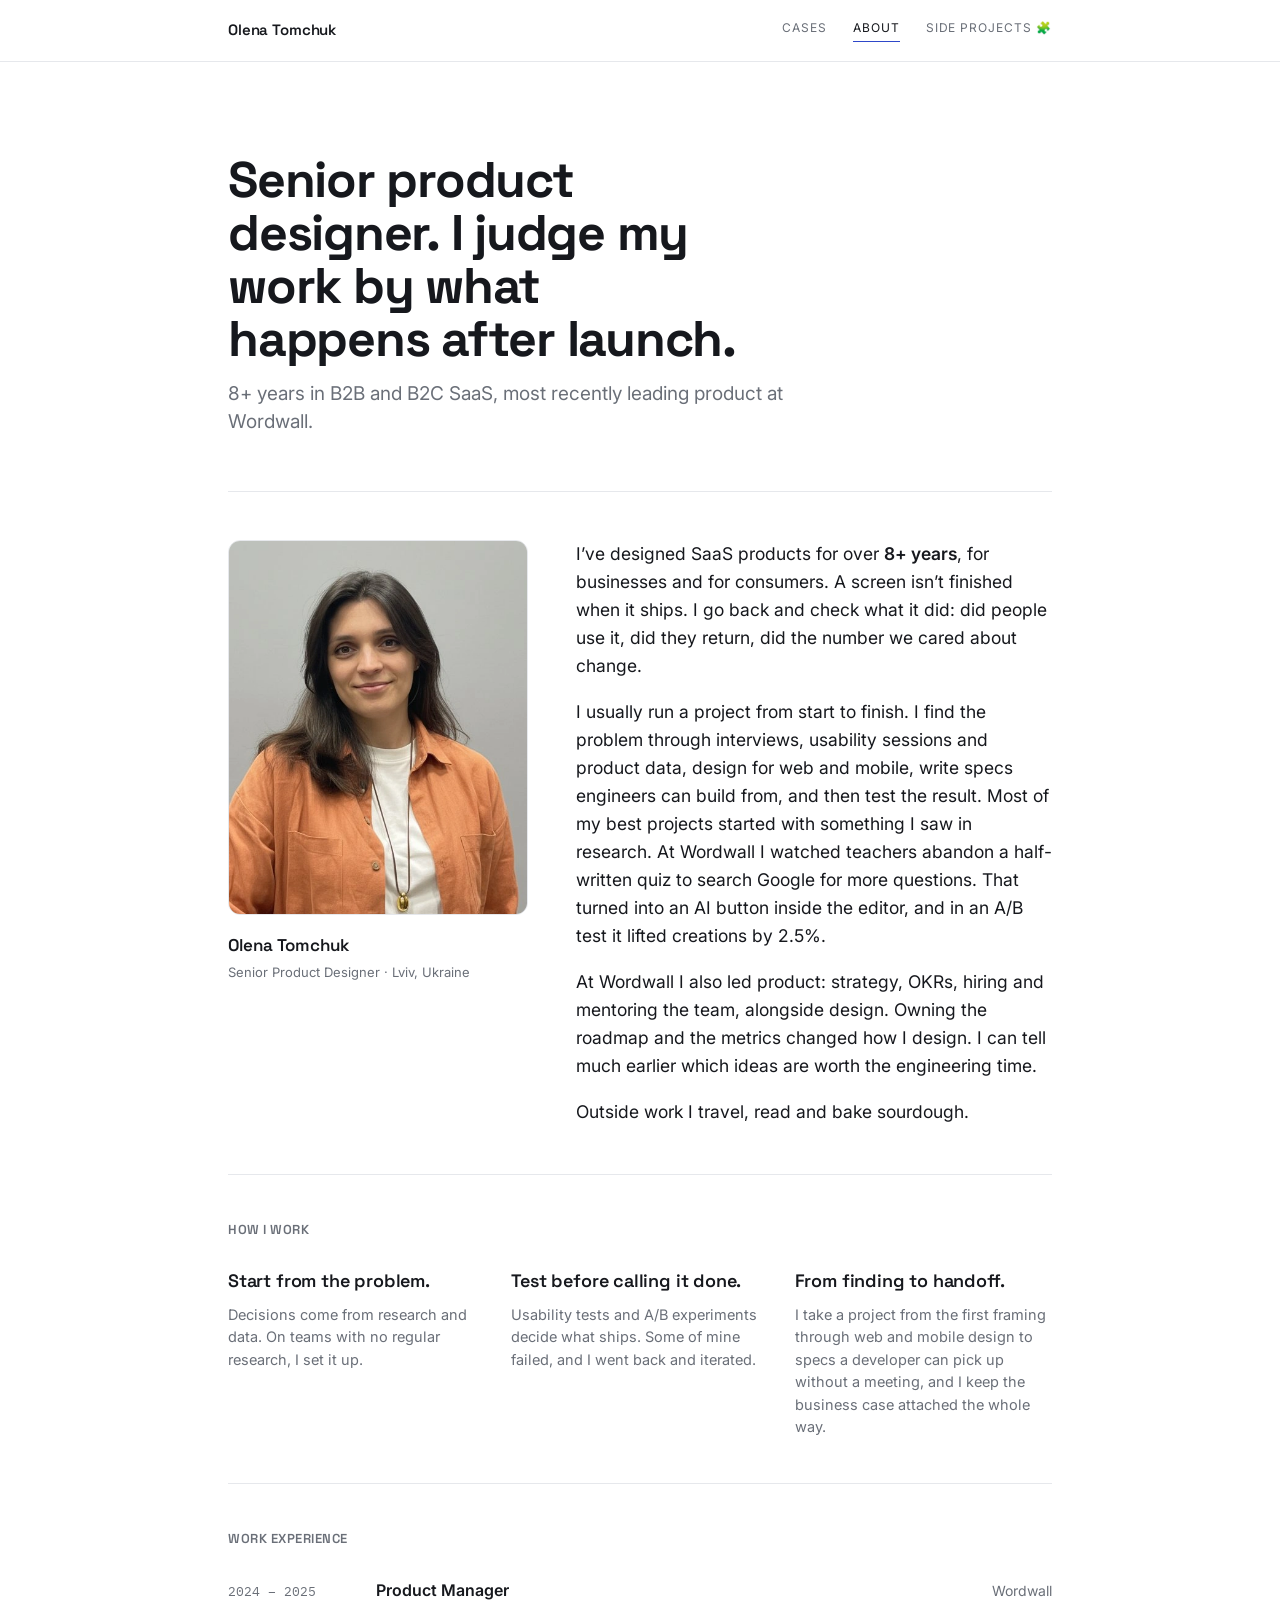
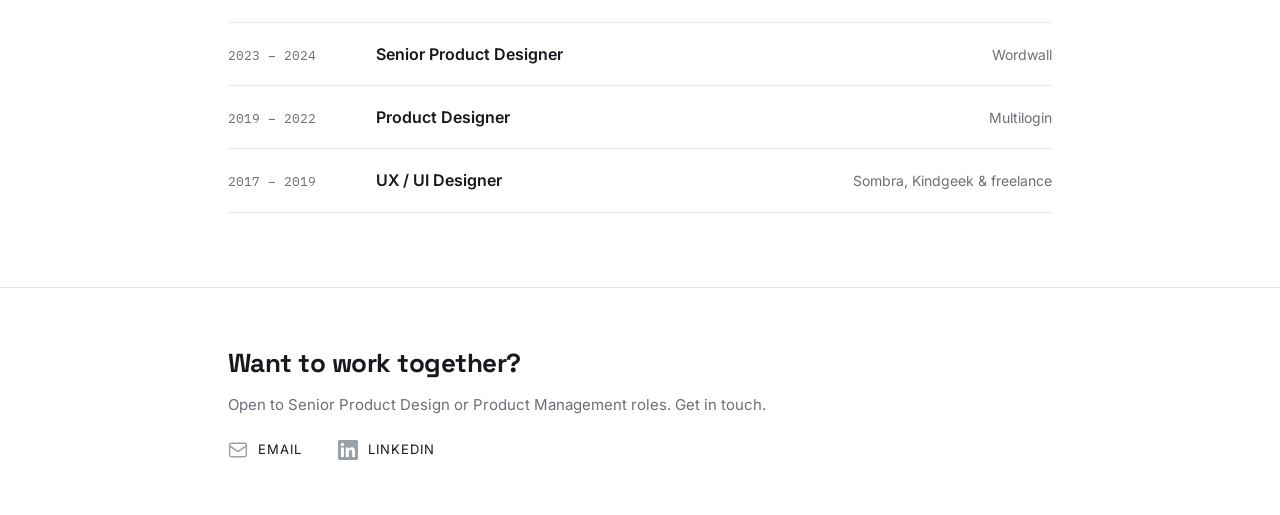
==== commit 7298a4b7: "case-ai, about, footer updates" ====
--- a/about.html
+++ b/about.html
@@ -95,7 +95,7 @@
 <footer id="contact">
   <div class="foot">
     <h3>Want to work together?</h3>
-    <p class="sub">Open to senior product design / product manager roles. Get in touch.</p>
+    <p class="sub">Open to Senior Product Design or Product Management roles. Get in touch.</p>
     <div class="foot-meta">
       <a class="foot-link" href="mailto:olenka.tomchuk@gmail.com">
         <span class="foot-icon" aria-hidden="true"><svg width="20" height="20" viewBox="0 0 24 24" fill="none" stroke="currentColor" stroke-width="1.75" stroke-linecap="round" stroke-linejoin="round"><rect x="2" y="4" width="20" height="16" rx="2"/><path d="m2 7 10 7 10-7"/></svg></span>
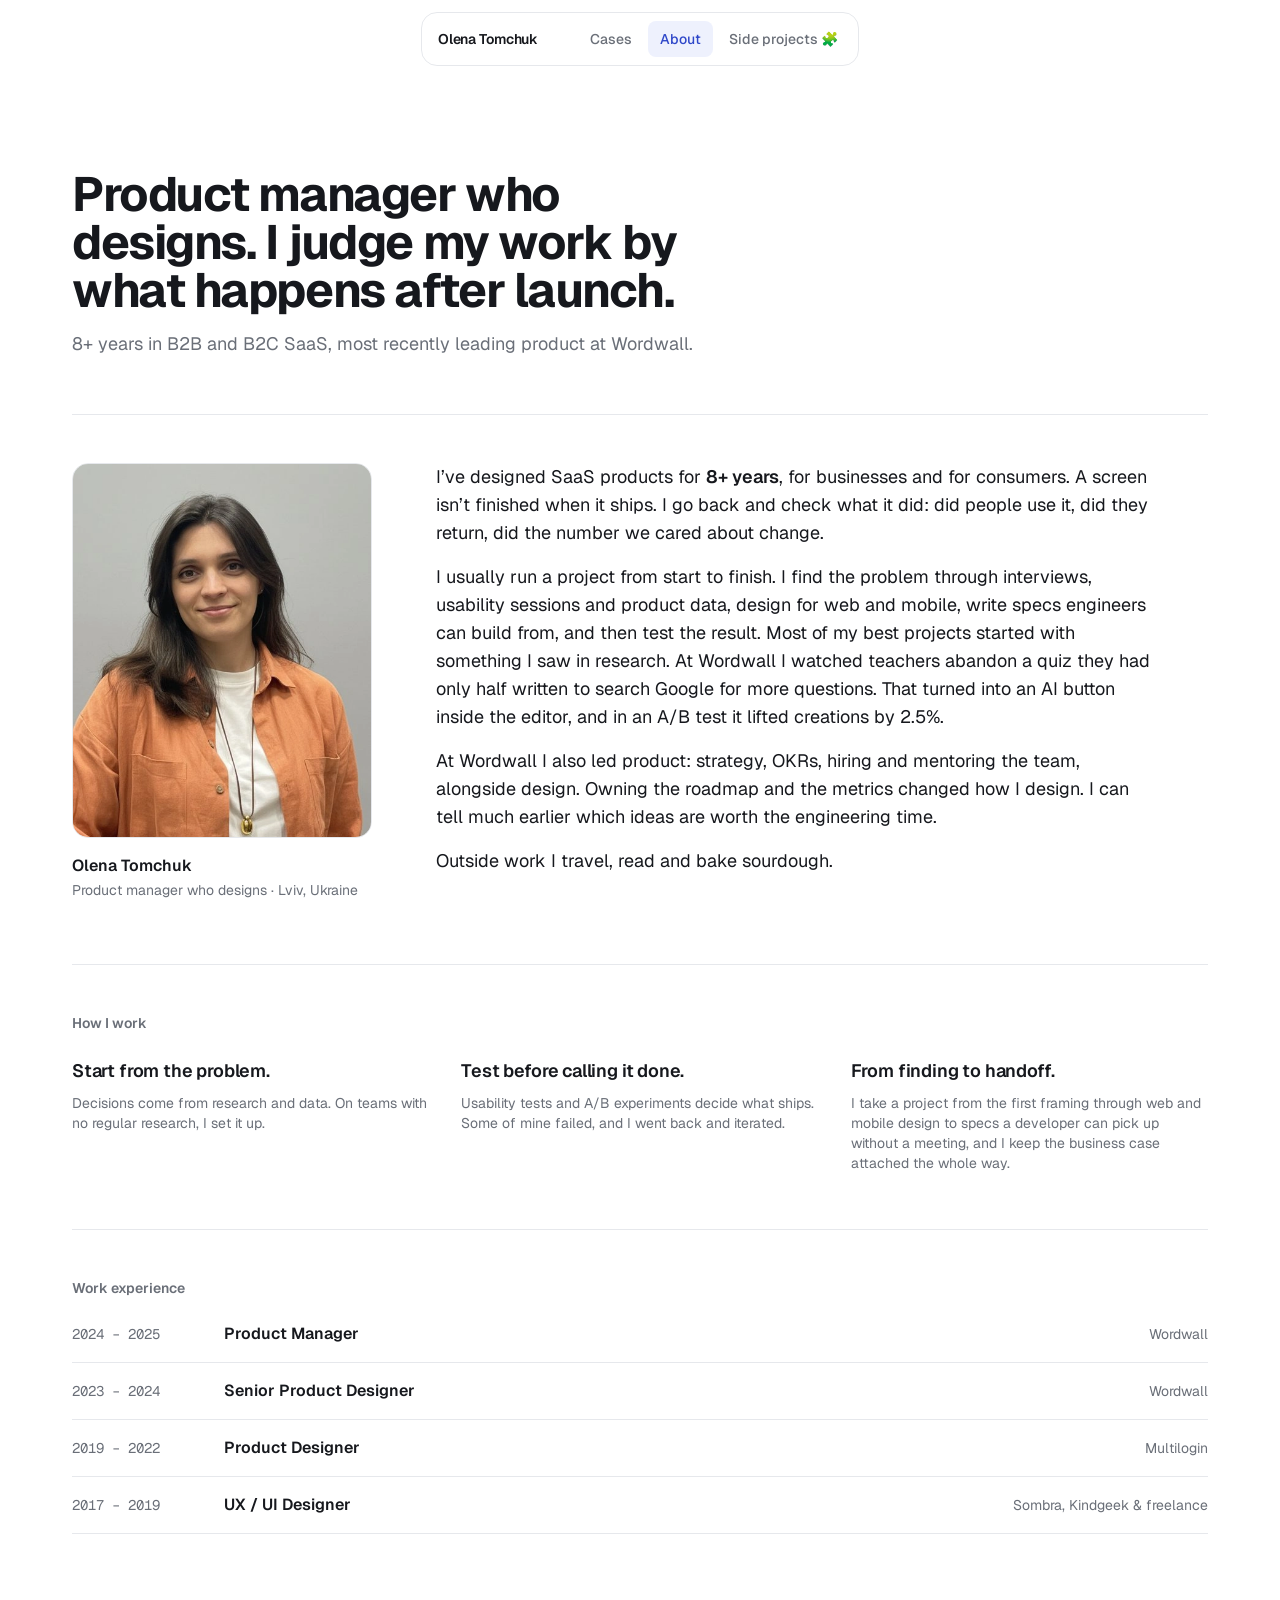
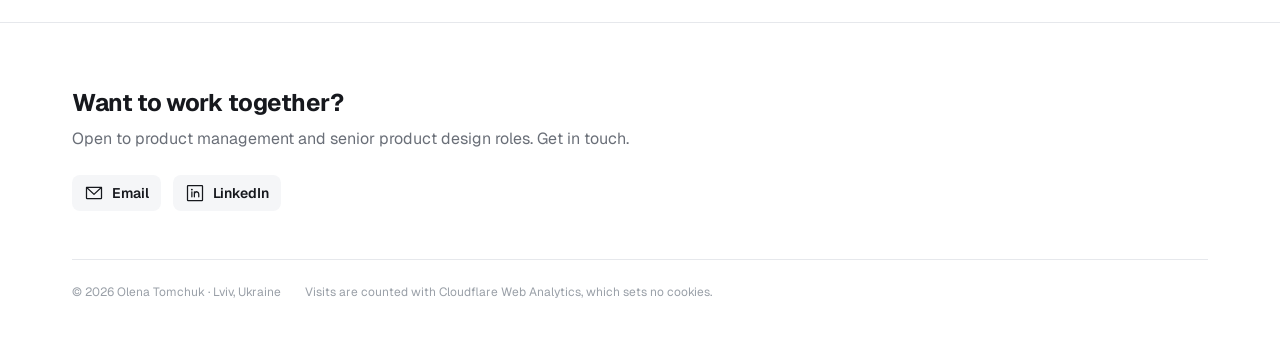
==== commit e14720f5: "Redesign" ====
--- a/about.html
+++ b/about.html
@@ -4,14 +4,14 @@
 <meta charset="UTF-8">
 <meta name="viewport" content="width=device-width, initial-scale=1.0">
 <title>About — Olena Tomchuk</title>
-<meta name="description" content="How I work and the path here — eight years across SaaS, research-led product design with product-management experience.">
+<meta name="description" content="How I work and the path here — eight years across SaaS, as a product manager who designs and leads with research.">
 <link rel="canonical" href="https://olenatomchuk.com/about.html">
-<link rel="icon" href="/favicon.svg" type="image/svg+xml">
+<link rel="icon" href="favicon.svg" type="image/svg+xml">
 <meta property="og:type" content="website">
 <meta property="og:site_name" content="Olena Tomchuk">
 <meta property="og:url" content="https://olenatomchuk.com/about.html">
 <meta property="og:title" content="About — Olena Tomchuk">
-<meta property="og:description" content="How I work and the path here — eight years across SaaS, research-led product design with product-management experience.">
+<meta property="og:description" content="How I work and the path here — eight years across SaaS, as a product manager who designs and leads with research.">
 <meta property="og:image" content="https://olenatomchuk.com/images/og-cover.png">
 <meta property="og:image:width" content="1200">
 <meta property="og:image:height" content="630">
@@ -19,12 +19,13 @@
 <meta name="twitter:image" content="https://olenatomchuk.com/images/og-cover.png">
 <link rel="preconnect" href="https://fonts.googleapis.com">
 <link rel="preconnect" href="https://fonts.gstatic.com" crossorigin>
-<link href="https://fonts.googleapis.com/css2?family=Space+Grotesk:wght@500;600;700&family=Inter:wght@400;500;600&family=IBM+Plex+Mono:wght@400;500&display=swap" rel="stylesheet">
+<link href="https://fonts.googleapis.com/css2?family=Geist:wght@400;500;600;700&family=Geist+Mono:wght@400;500&display=swap" rel="stylesheet">
 <link rel="stylesheet" href="styles.css">
 <script>if(!matchMedia('(prefers-reduced-motion: reduce)').matches)document.documentElement.classList.add('js-anim');</script>
 <script src="app.js" defer></script>
 </head>
 <body class="p-about">
+<a class="skip" href="#top">Skip to content</a>
 
 <nav class="nav">
   <div class="nav-in">
@@ -37,26 +38,26 @@
   </div>
 </nav>
 
-<main class="wrap">
+<main id="top" class="wrap">
 
   <!-- HERO -->
   <section class="hero">
-    <h1>Senior product designer. I judge my work by what happens after launch.</h1>
+    <h1>Product manager who designs. I judge my work by what happens after launch.</h1>
     <p class="lede">8+ years in B2B and B2C SaaS, most recently leading product at Wordwall.</p>
   </section>
 
   <!-- INTRO: portrait + bio -->
   <section class="intro">
     <div class="portrait">
-      <img src="images/portrait.webp" alt="Olena Tomchuk, Senior Product Designer">
+      <img src="images/portrait.webp" alt="Portrait of Olena Tomchuk">
       <div class="who">
         <div class="name">Olena Tomchuk</div>
-        <div class="role">Senior Product Designer · Lviv, Ukraine</div>
+        <div class="role">Product manager who designs · Lviv, Ukraine</div>
       </div>
     </div>
     <div class="bio">
-      <p>I’ve designed SaaS products for over <span class="pin">8+ years</span>, for businesses and for consumers. A screen isn’t finished when it ships. I go back and check what it did: did people use it, did they return, did the number we cared about change. </p>
-      <p>I usually run a project from start to finish. I find the problem through interviews, usability sessions and product data, design for web and mobile, write specs engineers can build from, and then test the result. Most of my best projects started with something I saw in research. At Wordwall I watched teachers abandon a half-written quiz to search Google for more questions. That turned into an AI button inside the editor, and in an A/B test it lifted creations by 2.5%.</p>
+      <p>I’ve designed SaaS products for <span class="pin">8+ years</span>, for businesses and for consumers. A screen isn’t finished when it ships. I go back and check what it did: did people use it, did they return, did the number we cared about change. </p>
+      <p>I usually run a project from start to finish. I find the problem through interviews, usability sessions and product data, design for web and mobile, write specs engineers can build from, and then test the result. Most of my best projects started with something I saw in research. At Wordwall I watched teachers abandon a quiz they had only half written to search Google for more questions. That turned into an AI button inside the editor, and in an A/B test it lifted creations by 2.5%.</p>
       <p>At Wordwall I also led product: strategy, OKRs, hiring and mentoring the team, alongside design. Owning the roadmap and the metrics changed how I design. I can tell much earlier which ideas are worth the engineering time.</p>
       <p>Outside work I travel, read and bake sourdough.</p>
     </div>
@@ -95,16 +96,20 @@
 <footer id="contact">
   <div class="foot">
     <h3>Want to work together?</h3>
-    <p class="sub">Open to Senior Product Design or Product Management roles. Get in touch.</p>
+    <p class="sub">Open to product management and senior product design roles. Get in touch.</p>
     <div class="foot-meta">
       <a class="foot-link" href="mailto:olenka.tomchuk@gmail.com">
-        <span class="foot-icon" aria-hidden="true"><svg width="20" height="20" viewBox="0 0 24 24" fill="none" stroke="currentColor" stroke-width="1.75" stroke-linecap="round" stroke-linejoin="round"><rect x="2" y="4" width="20" height="16" rx="2"/><path d="m2 7 10 7 10-7"/></svg></span>
+        <span class="foot-icon" aria-hidden="true"><svg width="20" height="20" aria-hidden="true" xmlns="http://www.w3.org/2000/svg" viewBox="0 0 256 256" fill="currentColor"><path d="M224,48H32a8,8,0,0,0-8,8V192a16,16,0,0,0,16,16H216a16,16,0,0,0,16-16V56A8,8,0,0,0,224,48ZM203.43,64,128,133.15,52.57,64ZM216,192H40V74.19l82.59,75.71a8,8,0,0,0,10.82,0L216,74.19V192Z"/></svg></span>
         Email
       </a>
       <a class="foot-link" href="https://www.linkedin.com/in/olenatomchuk/">
-        <span class="foot-icon" aria-hidden="true"><svg width="20" height="20" viewBox="0 0 24 24" fill="currentColor"><path d="M20.447 20.452h-3.554v-5.569c0-1.328-.027-3.037-1.852-3.037-1.853 0-2.136 1.445-2.136 2.939v5.667H9.351V9h3.414v1.561h.046c.477-.9 1.637-1.85 3.37-1.85 3.601 0 4.267 2.37 4.267 5.455v6.286zM5.337 7.433a2.062 2.062 0 0 1-2.063-2.065 2.064 2.064 0 1 1 2.063 2.065zm1.782 13.019H3.555V9h3.564v11.452zM22.225 0H1.771C.792 0 0 .774 0 1.729v20.542C0 23.227.792 24 1.771 24h20.451C23.2 24 24 23.227 24 22.271V1.729C24 .774 23.2 0 22.222 0h.003z"/></svg></span>
+        <span class="foot-icon" aria-hidden="true"><svg width="20" height="20" aria-hidden="true" xmlns="http://www.w3.org/2000/svg" viewBox="0 0 256 256" fill="currentColor"><path d="M216,24H40A16,16,0,0,0,24,40V216a16,16,0,0,0,16,16H216a16,16,0,0,0,16-16V40A16,16,0,0,0,216,24Zm0,192H40V40H216V216ZM96,112v64a8,8,0,0,1-16,0V112a8,8,0,0,1,16,0Zm88,28v36a8,8,0,0,1-16,0V140a20,20,0,0,0-40,0v36a8,8,0,0,1-16,0V112a8,8,0,0,1,15.79-1.78A36,36,0,0,1,184,140ZM100,84A12,12,0,1,1,88,72,12,12,0,0,1,100,84Z"/></svg></span>
         LinkedIn
       </a>
+    </div>
+    <div class="foot-legal">
+      <span>© 2026 Olena Tomchuk · Lviv, Ukraine</span>
+      <span>Visits are counted with Cloudflare Web Analytics, which sets no cookies.</span>
     </div>
   </div>
 </footer>
--- a/styles.css
+++ b/styles.css
@@ -2,6 +2,11 @@
    Olena Tomchuk — portfolio
    One shared stylesheet for every page.
    Change a token here once and it updates the whole site.
+
+   Scales in use (keep new values on them):
+   type     12/16 14/20 16/24 18/28 20/28 24/32 30/36 36/40 48/1 60/1
+   spacing  2 4 8 12 16 24 32 40 48 64 80 96
+   radius   4 8 12 16
    ========================================================= */
 
 :root{
@@ -14,292 +19,334 @@
   --border:#e6e8ec;
   --accent:#2e47c9;          /* the single accent — swap this one line to retheme */
   --accent-soft:#eef1fd;
-  --maxw:880px;
-  --display:'Space Grotesk',sans-serif;
-  --body:'Inter',sans-serif;
-  --mono:'IBM Plex Mono',monospace;
+  --accent-line:#d6ddf9;
+  --maxw:1200px;
+  --prose:65ch;
+  --hero:680px;
+  --sans:'Geist',system-ui,sans-serif;
+  --display:var(--sans);
+  --body:var(--sans);
+  --mono:'Geist Mono',ui-monospace,monospace;
+  --ease:cubic-bezier(.22,1,.36,1);
+  --t-color:300ms;           /* colour, opacity, borders */
+  --t-move:500ms;            /* transforms */
+  --shadow-sm:0 2px 8px rgba(22,24,29,.05);
+  --shadow-md:0 8px 24px rgba(22,24,29,.08);
+  --z-nav:50;
+  --z-skip:60;
+  --z-overlay:100;
 }
 
 *{box-sizing:border-box;margin:0;padding:0}
-html{scroll-behavior:smooth;scroll-padding-top:84px}
-body{font-family:var(--body);color:var(--ink);background:var(--bg);line-height:1.65;-webkit-font-smoothing:antialiased}
+html{scroll-behavior:smooth;scroll-padding-top:96px}
+body{font-family:var(--body);font-size:16px;line-height:24px;color:var(--ink);background:var(--bg);-webkit-font-smoothing:antialiased}
 a{color:inherit}
-
-/* ---- nav ---- */
-.nav{position:sticky;top:0;z-index:50;background:rgba(255,255,255,.86);backdrop-filter:blur(8px);border-bottom:1px solid var(--border);transition:box-shadow .2s ease}
-.nav.scrolled{box-shadow:0 4px 20px rgba(16,18,29,.06)}
-.nav-in{max-width:var(--maxw);margin:0 auto;padding:18px 28px;display:flex;align-items:center;justify-content:space-between}
-.brand{font-family:var(--display);font-weight:600;font-size:15px;letter-spacing:-.01em;text-decoration:none;white-space:nowrap}
-.nav-links{display:flex;gap:26px;font-size:12px;letter-spacing:.08em;text-transform:uppercase;color:var(--muted)}
-.nav-links a{text-decoration:none;padding-bottom:3px;border-bottom:1px solid transparent;transition:color .15s,border-color .15s}
-.nav-links a:hover,.nav-links a.active{color:var(--ink);border-color:var(--accent)}
+h1,h2,h3,h4{text-wrap:balance}
+p,li,dd{text-wrap:pretty}
+.n,.val,.yr{font-variant-numeric:tabular-nums}
+
+/* ---- skip link ---- */
+.skip{position:fixed;top:8px;left:8px;z-index:var(--z-skip);background:var(--ink);color:#fff;font-size:14px;line-height:20px;font-weight:600;padding:8px 12px;border-radius:8px;text-decoration:none;transform:translateY(-200%);transition:transform var(--t-move) var(--ease)}
+.skip:focus{transform:none}
+
+/* ---- nav: floats off the top edge, sized to its content ---- */
+.nav{position:sticky;top:12px;z-index:var(--z-nav);display:flex;justify-content:center;padding:0 16px;margin-top:12px;pointer-events:none}
+.nav-in{pointer-events:auto;display:flex;align-items:center;gap:40px;padding:8px 8px 8px 16px;background:rgba(255,255,255,.8);backdrop-filter:blur(12px) saturate(1.4);-webkit-backdrop-filter:blur(12px) saturate(1.4);border:1px solid var(--border);border-radius:16px;transition:box-shadow var(--t-color) var(--ease),border-color var(--t-color) var(--ease)}
+.nav.scrolled .nav-in{box-shadow:var(--shadow-md)}
+.brand{font-weight:600;font-size:14px;line-height:20px;letter-spacing:-.01em;text-decoration:none;white-space:nowrap}
+.nav-links{display:flex;gap:4px;font-size:14px;line-height:20px;font-weight:500;color:var(--muted)}
+.nav-links a{text-decoration:none;white-space:nowrap;padding:8px 12px;border-radius:8px;transition:color var(--t-color) var(--ease),background-color var(--t-color) var(--ease)}
+.nav-links a:hover{color:var(--ink);background:var(--surface)}
+.nav-links a.active{color:var(--accent);background:var(--accent-soft)}
 
 /* ---- layout ---- */
-.wrap{max-width:var(--maxw);margin:0 auto;padding:0 28px}
-.eyebrow{font-family:var(--mono);font-size:11px;letter-spacing:.18em;text-transform:uppercase;color:var(--accent);display:flex;align-items:center;gap:9px}
-.eyebrow::before{content:"";width:18px;height:1px;background:var(--accent)}
+.wrap{max-width:var(--maxw);margin:0 auto;padding:0 32px}
+.eyebrow{font-family:var(--mono);font-size:12px;line-height:16px;letter-spacing:.02em;color:var(--accent);display:flex;align-items:center;gap:8px}
+.eyebrow::before{content:"";width:16px;height:1px;background:var(--accent)}
+
+/* section labels (were all caps) */
+.block h2,.principles h2,.xp h2,.reflect h2,.proj h3{font-family:var(--display);font-weight:600;font-size:14px;line-height:20px;letter-spacing:0;color:var(--muted);text-transform:none}
 
 /* ---- hero ---- */
-.hero{padding-top:72px;padding-bottom:36px}
-.hero h1{font-family:var(--display);font-weight:700;font-size:clamp(34px,6vw,54px);line-height:1.04;letter-spacing:-.025em;margin:20px 0 14px}
-.hero .lede,.lede{font-size:19px;color:var(--muted);max-width:620px;line-height:1.5}
-.p-about .hero{padding-bottom:14px}
-.p-about .hero h1{max-width:16ch;font-size:clamp(32px,5.4vw,50px);line-height:1.06}
+.hero{padding-top:80px;padding-bottom:40px}
+.hero h1{font-family:var(--display);font-weight:700;font-size:36px;line-height:40px;letter-spacing:-.03em;margin:24px 0 16px;max-width:var(--hero);color:var(--ink)}
+.hero .lede,.lede{font-size:18px;line-height:28px;color:var(--muted);max-width:var(--hero)}
+@media (min-width:680px){.hero h1{font-size:48px;line-height:1}}
+.p-about .hero{padding-bottom:16px}
 
 /* ---- meta row ---- */
-.meta{display:flex;flex-wrap:wrap;gap:30px;margin-top:34px;padding-top:26px;border-top:1px solid var(--border)}
+.meta{display:flex;flex-wrap:wrap;gap:32px;margin-top:32px;padding-top:24px;border-top:1px solid var(--border)}
 .meta div{display:flex;flex-direction:column;gap:4px}
-.meta dt{font-family:var(--mono);font-size:10px;letter-spacing:.12em;text-transform:uppercase;color:var(--faint)}
-.meta dd{font-size:14px;font-weight:500}
-
-/* ---- stat chips ---- */
-.stats{display:grid;grid-template-columns:repeat(3,1fr);gap:14px;margin-top:34px}
-.stat{background:var(--surface);border:1px solid var(--border);border-radius:10px;padding:20px 22px}
-.stat .n{font-family:var(--mono);font-weight:500;font-size:30px;color:var(--accent);letter-spacing:-.02em}
-.stat .l{font-size:12.5px;color:var(--muted);margin-top:4px}
+.meta dt{font-family:var(--mono);font-size:12px;line-height:16px;letter-spacing:.02em;color:var(--faint)}
+.meta dd{font-size:14px;line-height:20px;font-weight:500}
+
+/* ---- stat chips: lead stat gets more room ---- */
+.stats{display:grid;grid-template-columns:1.5fr 1fr 1fr;gap:12px;margin-top:32px}
+.stat{background:var(--surface);border-radius:12px;padding:24px}
+.stat .n{font-family:var(--mono);font-weight:500;font-size:30px;line-height:36px;color:var(--accent);letter-spacing:-.02em}
+.stats .stat:first-child .n{font-size:36px;line-height:40px}
+.stat .l{font-size:12px;line-height:16px;color:var(--muted);margin-top:4px}
 
 /* ---- images & placeholders ----
    .ph  = grey placeholder. To drop in a real image, replace the
           <div class="ph">…</div> with  <img class="shot" src="images/your-file.png" alt="…">  */
-.ph{background:var(--surface);border:1px solid var(--border);border-radius:12px;width:100%;display:flex;align-items:center;justify-content:center;color:var(--faint);font-family:var(--mono);font-size:12px;letter-spacing:.04em;text-align:center;padding:16px}
+.ph{background:var(--surface);border:1px solid var(--border);border-radius:12px;width:100%;display:flex;align-items:center;justify-content:center;color:var(--faint);font-family:var(--mono);font-size:12px;line-height:16px;text-align:center;padding:16px}
 .shot{width:100%;display:block;object-fit:cover;border:1px solid var(--border);border-radius:12px}
-.hero-fig{margin:46px 0}
+.hero-fig{margin:48px 0}
 .hero-fig .ph{aspect-ratio:16/8}
 
 /* ---- generic prose block ---- */
-.block{padding:40px 0;border-top:1px solid var(--border)}
-.block h2{font-family:var(--display);font-weight:600;font-size:13px;letter-spacing:.04em;color:var(--muted);text-transform:uppercase;margin-bottom:18px}
-.block p{font-size:17px;max-width:62ch}
-.block p + p{margin-top:14px}
+.block{padding:40px 0 48px;border-top:1px solid var(--border)}
+.block h2{margin-bottom:16px}
+.block p{max-width:var(--prose)}
+.block p + p{margin-top:16px}
 
 /* ---- problem + pull-stat (edtech) ---- */
-.problem-grid{display:grid;grid-template-columns:1fr 230px;gap:38px;align-items:start}
-.problem-grid p{font-size:17px;max-width:54ch}
-.pull{background:var(--accent-soft);border-radius:10px;padding:20px}
-.pull .q{font-family:var(--display);font-weight:600;font-size:21px;line-height:1.25;color:var(--accent);letter-spacing:-.01em}
-.pull .c{font-size:12px;color:var(--muted);margin-top:10px}
+.problem-grid{display:grid;grid-template-columns:minmax(0,1fr) 240px;gap:40px;align-items:start;max-width:880px}
+.problem-grid p{max-width:54ch}
+.pull{background:var(--accent-soft);border-radius:12px;padding:24px}
+.pull .q{font-family:var(--display);font-weight:600;font-size:20px;line-height:28px;color:var(--accent);letter-spacing:-.01em}
+.pull .c{font-size:12px;line-height:16px;color:var(--muted);margin-top:12px}
 
 /* ---- experiment / feature block ---- */
-.exp{padding:42px 0;border-top:1px solid var(--border)}
+.exp{padding:40px 0 48px;border-top:1px solid var(--border)}
 .p-edtech #exp1{border-top:none;padding-top:8px}
-.exp .eyebrow{margin-bottom:14px}
-.exp h3{font-family:var(--display);font-weight:600;font-size:25px;letter-spacing:-.02em;margin-bottom:18px}
-.exp p{font-size:16px;max-width:62ch}
-.exp p + p{margin-top:14px}
-.exp-head{display:flex;align-items:center;gap:14px;flex-wrap:wrap;margin-bottom:6px}
-.badge{font-family:var(--mono);font-size:10.5px;letter-spacing:.1em;text-transform:uppercase;padding:5px 11px;border-radius:100px;font-weight:500}
+.exp .eyebrow{margin-bottom:12px}
+.exp h3{font-family:var(--display);font-weight:600;font-size:24px;line-height:32px;letter-spacing:-.02em;margin-bottom:16px}
+.exp p{max-width:var(--prose)}
+.exp p + p{margin-top:16px}
+.exp-head{display:flex;align-items:center;gap:12px;flex-wrap:wrap;margin-bottom:8px}
+
+/* status tags — square, not pills */
+.badge{font-family:var(--mono);font-size:12px;line-height:16px;letter-spacing:.02em;padding:4px 8px;border-radius:4px;font-weight:500;display:inline-block}
 .b-ship{background:var(--accent);color:#fff}
-.b-iter{background:transparent;color:var(--accent);border:1px solid var(--accent)}
-.b-rej{background:transparent;color:var(--muted);border:1px solid var(--border)}
-.b-kept{background:var(--surface-2);color:var(--muted)}
+.b-iter{background:var(--accent-soft);color:var(--accent)}
+.b-rej{background:var(--surface);color:var(--muted)}
+.b-kept{background:var(--surface-2);color:var(--ink)}
+
 .steps{display:grid;gap:16px;margin-bottom:24px}
-.step{display:grid;grid-template-columns:108px 1fr;gap:18px;align-items:baseline}
-.step .k{font-family:var(--mono);font-size:11px;letter-spacing:.08em;text-transform:uppercase;color:var(--faint);padding-top:2px}
-.step .v{font-size:16px;max-width:60ch}
+.steps.spaced{margin-top:24px}
+.step{display:grid;grid-template-columns:112px minmax(0,1fr);gap:16px;align-items:baseline}
+.step .k{font-family:var(--mono);font-size:12px;line-height:16px;letter-spacing:.02em;color:var(--faint)}
+.step .v{max-width:60ch}
 
 /* ---- before / after toggle (edtech) ---- */
-.toggle{display:inline-flex;background:var(--surface);border:1px solid var(--border);border-radius:8px;padding:3px;margin-bottom:14px}
-.toggle button{font-family:var(--mono);font-size:11px;letter-spacing:.06em;text-transform:uppercase;border:0;background:transparent;color:var(--muted);padding:7px 16px;border-radius:6px;cursor:pointer;transition:all .15s}
+.toggle{display:inline-flex;background:var(--surface);border-radius:8px;padding:4px;margin-bottom:16px}
+.toggle button{font-family:var(--mono);font-size:12px;line-height:16px;letter-spacing:.02em;border:0;background:transparent;color:var(--muted);padding:8px 16px;border-radius:4px;cursor:pointer;transition:color var(--t-color) var(--ease),background-color var(--t-color) var(--ease),transform var(--t-move) var(--ease)}
+.toggle button:hover{color:var(--ink)}
+.toggle button:active{transform:scale(.98)}
 .toggle button[aria-selected="true"]{background:var(--accent);color:#fff}
 .panel{display:none}
 .panel.on{display:block}
 .panel .ph{aspect-ratio:16/7}
-.twin{display:grid;grid-template-columns:1fr 1fr;gap:14px;margin-top:22px}
+.twin{display:grid;grid-template-columns:1fr 1fr;gap:16px;margin-top:24px}
 .twin.triple{grid-template-columns:repeat(3,1fr)}
 .twin .ph,.twin .shot{aspect-ratio:4/3;margin-top:0}
 
-/* ---- result bar ---- */
-.result{display:flex;align-items:center;gap:16px;flex-wrap:wrap;margin-top:22px;padding:16px 20px;background:var(--surface);border:1px solid var(--border);border-left:3px solid var(--accent);border-radius:8px}
-.result.neutral{border-left-color:var(--faint)}
-.result .tag{font-family:var(--mono);font-size:11px;letter-spacing:.1em;color:var(--faint)}
-.result .val{font-family:var(--mono);font-size:14px;font-weight:500}
+/* ---- result bar: full tint, no one-sided border ---- */
+.result{display:flex;align-items:center;gap:16px;flex-wrap:wrap;margin-top:24px;padding:16px 24px;background:var(--accent-soft);border:1px solid var(--accent-line);border-radius:12px}
+.result.neutral{background:var(--surface);border-color:var(--border)}
+.result .tag{font-family:var(--mono);font-size:12px;line-height:16px;letter-spacing:.02em;color:var(--muted)}
+.result .val{font-family:var(--mono);font-size:14px;line-height:20px;font-weight:500}
 .result .val b{color:var(--accent)}
 
 /* ---- outcome band ---- */
-.band{background:var(--surface);border-radius:14px;padding:46px 40px;margin:48px 0}
-.band h2{font-family:var(--display);font-weight:700;font-size:24px;letter-spacing:-.02em;margin-bottom:28px}
-.band-grid{display:grid;grid-template-columns:repeat(3,1fr);gap:30px}
-.band-grid .n{font-family:var(--mono);font-weight:500;font-size:34px;color:var(--accent);letter-spacing:-.02em}
-.band-grid .l{font-size:14px;color:var(--muted);margin-top:6px;max-width:24ch}
+.band{background:var(--surface);border-radius:16px;padding:48px 40px 56px;margin:48px 0}
+.band h2{font-family:var(--display);font-weight:700;font-size:24px;line-height:32px;letter-spacing:-.02em;margin-bottom:32px}
+.band-grid{display:grid;grid-template-columns:1.5fr 1fr 1fr;gap:32px}
+.band-grid .n{font-family:var(--mono);font-weight:500;font-size:30px;line-height:36px;color:var(--accent);letter-spacing:-.02em}
+.band-grid > :first-child .n{font-size:36px;line-height:40px}
+.band-grid .l{font-size:14px;line-height:20px;color:var(--muted);margin-top:8px;max-width:24ch}
 
 /* ---- summary grid (billing) ---- */
-.sum-grid{display:grid;grid-template-columns:1fr 1fr;gap:34px}
-.sum-grid h4{font-family:var(--mono);font-size:11px;letter-spacing:.12em;text-transform:uppercase;color:var(--accent);margin-bottom:14px}
+.sum-grid{display:grid;grid-template-columns:1fr 1fr;gap:32px}
+.sum-grid h4{font-family:var(--mono);font-size:12px;line-height:16px;letter-spacing:.02em;font-weight:500;color:var(--accent);margin-bottom:16px}
 .sum-grid ul{list-style:none}
-.sum-grid li{font-size:15px;padding-left:18px;position:relative;margin-bottom:10px;line-height:1.5}
-.sum-grid li::before{content:"";position:absolute;left:0;top:10px;width:6px;height:6px;border-radius:50%;background:var(--accent)}
-
-/* ---- problem/hypothesis framing pair (billing) ---- */
-.frame{display:grid;grid-template-columns:1fr 1fr;gap:14px;margin-top:34px}
-.frame .card{border:1px solid var(--border);border-radius:10px;padding:22px}
-.frame .card.hyp{background:var(--accent-soft);border-color:#d6ddf9}
-.frame .lbl{font-family:var(--mono);font-size:10px;letter-spacing:.14em;text-transform:uppercase;color:var(--faint);margin-bottom:10px}
+.sum-grid li{font-size:14px;line-height:20px;padding-left:16px;position:relative;margin-bottom:12px}
+.sum-grid li::before{content:"";position:absolute;left:0;top:8px;width:6px;height:6px;border-radius:50%;background:var(--accent)}
+
+/* ---- problem/hypothesis framing pair (billing, side projects) ---- */
+.frame{display:grid;grid-template-columns:1fr 1fr;gap:16px;margin-top:32px}
+.frame .card{background:var(--surface);border-radius:12px;padding:24px}
+.frame .card.hyp{background:var(--accent-soft)}
+.frame .lbl{font-family:var(--mono);font-size:12px;line-height:16px;letter-spacing:.02em;color:var(--muted);margin-bottom:12px}
 .frame .card.hyp .lbl{color:var(--accent)}
-.frame p{font-size:15px;line-height:1.5}
+.frame p{font-size:14px;line-height:20px}
 
 /* ---- numbered process phases (billing) ---- */
-.phase{padding:40px 0;border-top:1px solid var(--border)}
-.phase .num{font-family:var(--mono);font-size:11px;letter-spacing:.18em;text-transform:uppercase;color:var(--accent);display:flex;align-items:center;gap:9px;margin-bottom:14px}
-.phase .num::before{content:"";width:18px;height:1px;background:var(--accent)}
-.phase h3{font-family:var(--display);font-weight:600;font-size:25px;letter-spacing:-.02em;margin-bottom:16px}
-.phase p{font-size:16px;max-width:62ch}
-.phase p + p{margin-top:14px}
-.phase .ph,.phase .shot{margin-top:22px}
+.phase{padding:40px 0 48px;border-top:1px solid var(--border)}
+.phase .num{font-family:var(--mono);font-size:12px;line-height:16px;letter-spacing:.02em;color:var(--accent);display:flex;align-items:center;gap:8px;margin-bottom:12px}
+.phase .num::before{content:"";width:16px;height:1px;background:var(--accent)}
+.phase h3{font-family:var(--display);font-weight:600;font-size:24px;line-height:32px;letter-spacing:-.02em;margin-bottom:16px}
+.phase p{max-width:var(--prose)}
+.phase p + p{margin-top:16px}
+.phase .ph,.phase .shot{margin-top:24px}
 
 /* ---- about: intro / portrait / bio ---- */
-.intro{display:grid;grid-template-columns:300px 1fr;gap:48px;align-items:start;padding:48px 0;border-top:1px solid var(--border);margin-top:40px}
-.portrait{position:sticky;top:104px}
-.portrait .ph{aspect-ratio:4/5;color:var(--faint);font-family:var(--mono);font-size:11px;text-align:center;padding:16px}
-.portrait img{width:100%;aspect-ratio:4/5;object-fit:cover;border-radius:12px;border:1px solid var(--border);display:block}
-.portrait .name{font-family:var(--display);font-weight:600;font-size:17px;margin-top:16px}
-.portrait .role{font-size:13px;color:var(--muted);margin-top:3px}
-.bio p{font-size:17.5px;line-height:1.6;max-width:60ch}
-.bio p + p{margin-top:18px}
+.intro{display:grid;grid-template-columns:300px minmax(0,1fr);gap:64px;align-items:start;padding:48px 0 64px;border-top:1px solid var(--border);margin-top:40px}
+.portrait{position:sticky;top:96px}
+.portrait .ph{aspect-ratio:4/5}
+.portrait img{width:100%;aspect-ratio:4/5;object-fit:cover;border-radius:16px;border:1px solid var(--border);display:block}
+.portrait .name{font-weight:600;font-size:16px;line-height:24px;margin-top:16px}
+.portrait .role{font-size:14px;line-height:20px;color:var(--muted);margin-top:2px}
+.bio p{font-size:18px;line-height:28px;max-width:60ch}
+.bio p + p{margin-top:16px}
 .bio .pin{color:var(--ink);font-weight:600}
 
-/* ---- about: how I work ---- */
-.principles{padding:44px 0;border-top:1px solid var(--border)}
-.principles h2{font-family:var(--display);font-weight:600;font-size:13px;letter-spacing:.04em;color:var(--muted);text-transform:uppercase;margin-bottom:26px}
-.p-grid{display:grid;grid-template-columns:repeat(3,1fr);gap:26px}
-.p-grid .lbl{font-family:var(--mono);font-size:11px;letter-spacing:.1em;text-transform:uppercase;color:var(--accent);margin-bottom:10px}
-.p-grid .t{font-family:var(--display);font-weight:600;font-size:18px;margin-bottom:8px;letter-spacing:-.01em}
-.p-grid p{font-size:14.5px;color:var(--muted);line-height:1.55}
+/* ---- about: how I work — three columns ---- */
+.principles{padding:48px 0 56px;border-top:1px solid var(--border)}
+.principles h2{margin-bottom:24px}
+.p-grid{display:grid;grid-template-columns:repeat(3,1fr);gap:32px}
+.p-grid .lbl{font-family:var(--mono);font-size:12px;line-height:16px;color:var(--accent);margin-bottom:8px}
+.p-grid .t{font-family:var(--display);font-weight:600;font-size:18px;line-height:28px;letter-spacing:-.01em;margin-bottom:8px}
+.p-grid p{font-size:14px;line-height:20px;color:var(--muted)}
 
 /* ---- about: experience table ---- */
-.xp{padding:44px 0;border-top:1px solid var(--border)}
-.xp h2{font-family:var(--display);font-weight:600;font-size:13px;letter-spacing:.04em;color:var(--muted);text-transform:uppercase;margin-bottom:10px}
-.row{display:grid;grid-template-columns:128px 1fr 200px;gap:20px;align-items:baseline;padding:18px 0;border-bottom:1px solid var(--border)}
-.row .yr{font-family:var(--mono);font-size:13px;color:var(--muted)}
-.row .ttl{font-size:16px;font-weight:600}
-.row .co{font-size:14px;color:var(--muted);text-align:right}
-.row .co a{color:inherit;text-decoration:none;border-bottom:1px solid transparent;transition:color .15s,border-color .15s}
+.xp{padding:48px 0 56px;border-top:1px solid var(--border)}
+.xp h2{margin-bottom:8px}
+.row{display:grid;grid-template-columns:128px minmax(0,1fr) 240px;gap:24px;align-items:baseline;padding:16px 0;border-bottom:1px solid var(--border)}
+.row .yr{font-family:var(--mono);font-size:14px;line-height:20px;color:var(--muted)}
+.row .ttl{font-size:16px;line-height:24px;font-weight:600}
+.row .co{font-size:14px;line-height:20px;color:var(--muted);text-align:right}
+.row .co a{color:inherit;text-decoration:none;border-bottom:1px solid transparent;transition:color var(--t-color) var(--ease),border-color var(--t-color) var(--ease)}
 .row .co a:hover{color:var(--ink);border-color:var(--border)}
 
 /* ---- reflection ---- */
-.reflect{padding:40px 0;border-top:1px solid var(--border)}
-.reflect h2{font-family:var(--display);font-weight:600;font-size:13px;letter-spacing:.04em;color:var(--muted);text-transform:uppercase;margin-bottom:16px}
-.reflect p{font-size:17px;max-width:62ch}
-.reflect p + p{margin-top:14px}
+.reflect{padding:40px 0 48px;border-top:1px solid var(--border)}
+.reflect h2{margin-bottom:16px}
+.reflect p{max-width:var(--prose)}
+.reflect p + p{margin-top:16px}
 
 /* ---- footer ---- */
-.next-nav{padding-top:40px;padding-bottom:40px;border-top:1px solid var(--border)}
-footer{border-top:1px solid var(--border);margin-top:30px}
-.foot{max-width:var(--maxw);margin:0 auto;padding:54px 28px}
-.foot h3{font-family:var(--display);font-weight:700;font-size:26px;letter-spacing:-.02em;margin-bottom:8px}
-.foot .sub{color:var(--muted);font-size:15px}
-.next .lbl{font-family:var(--mono);font-size:11px;letter-spacing:.1em;text-transform:uppercase;color:var(--faint);display:block;margin-bottom:12px}
-.next a.proj{font-family:var(--display);font-weight:600;font-size:30px;letter-spacing:-.02em;text-decoration:none;display:inline-block;transition:color .15s}
-.next a.proj:hover{color:var(--accent)}
-.foot-meta{display:flex;flex-wrap:wrap;gap:20px 36px;align-items:center;margin-top:22px}
-.foot-link{display:inline-flex;align-items:center;gap:10px;font-size:13px;letter-spacing:.08em;text-transform:uppercase;color:var(--ink);text-decoration:none;transition:color .15s}
-.foot-link:hover,.foot-link:hover .foot-icon{color:var(--accent)}
-.foot-icon{display:flex;flex-shrink:0;color:var(--faint)}
+.next-nav{padding-top:40px;padding-bottom:48px;border-top:1px solid var(--border)}
+footer{border-top:1px solid var(--border);margin-top:32px}
+.foot{max-width:var(--maxw);margin:0 auto;padding:64px 32px 40px}
+.foot h3{font-family:var(--display);font-weight:700;font-size:24px;line-height:32px;letter-spacing:-.02em;margin-bottom:8px}
+.foot .sub{color:var(--muted);font-size:16px;line-height:24px}
+.next .lbl{font-family:var(--mono);font-size:12px;line-height:16px;letter-spacing:.02em;color:var(--faint);display:block;margin-bottom:12px}
+.next a.proj{font-family:var(--display);font-weight:600;font-size:30px;line-height:36px;letter-spacing:-.02em;text-decoration:none;display:inline-block;transition:color var(--t-color) var(--ease),transform var(--t-move) var(--ease)}
+.next a.proj:hover{color:var(--accent);transform:translateX(4px)}
+.foot-meta{display:flex;flex-wrap:wrap;gap:12px;align-items:center;margin-top:24px}
+.foot-link{display:inline-flex;align-items:center;gap:8px;font-size:14px;line-height:20px;font-weight:600;color:var(--ink);text-decoration:none;padding:8px 12px;border-radius:8px;background:var(--surface);transition:color var(--t-color) var(--ease),background-color var(--t-color) var(--ease),transform var(--t-move) var(--ease)}
+.foot-link:hover{color:var(--accent);background:var(--accent-soft)}
+.foot-link:active{transform:scale(.98)}
+.foot-icon{display:flex;flex-shrink:0}
 .foot-icon svg{display:block}
-
-:focus-visible{outline:2px solid var(--accent);outline-offset:3px;border-radius:3px}
+.foot-legal{margin-top:48px;padding-top:24px;border-top:1px solid var(--border);display:flex;flex-wrap:wrap;gap:8px 24px;font-size:12px;line-height:16px;color:var(--faint)}
+
+:focus-visible{outline:2px solid var(--accent);outline-offset:2px;border-radius:4px}
 
 /* ---- responsive ---- */
 @media (max-width:680px){
-  .stats,.band-grid,.frame,.sum-grid,.twin,.p-grid{grid-template-columns:1fr}
+  .wrap{padding:0 24px}
+  .foot{padding:48px 24px 32px}
+  .hero{padding-top:48px}
+  .stats,.band-grid,.frame,.sum-grid,.twin,.twin.triple{grid-template-columns:1fr}
   .problem-grid{grid-template-columns:1fr;gap:24px}
   .step{grid-template-columns:1fr;gap:4px}
-  .intro{grid-template-columns:1fr;gap:30px}
-  .portrait{position:static;display:flex;gap:18px;align-items:center}
+  .intro{grid-template-columns:1fr;gap:32px}
+  .portrait{position:static;display:flex;gap:16px;align-items:center}
   .portrait .ph,.portrait img{width:120px;aspect-ratio:4/5}
   .portrait .who .name{margin-top:0}
+  .p-grid{grid-template-columns:1fr;gap:24px}
   .row{grid-template-columns:1fr;gap:4px}
   .row .co{text-align:left}
-  .nav-links{gap:18px}
+  .band{padding:32px 24px 40px}
 }
 @media (max-width:560px){
-  .nav-in{flex-direction:column;align-items:flex-start;gap:12px;padding:14px 24px}
-  .nav-links{gap:22px}
-  .nav-links a{white-space:nowrap}
-}
-@media (prefers-reduced-motion:reduce){html{scroll-behavior:auto}*{transition:none!important}}
+  .nav{padding:0 8px;top:8px;margin-top:8px}
+  .nav-in{gap:8px;padding:4px 4px 4px 12px;width:100%;justify-content:space-between}
+  .nav-links{gap:0}
+  .nav-links a{padding:8px}
+}
 
 /* =========================================================
    Homepage
    ========================================================= */
-.p-home .hero{padding-top:60px;padding-bottom:26px}
-.p-home .hero h1{max-width:18ch;font-size:clamp(38px,6.4vw,62px);line-height:1.02}
+.p-home .hero{padding-top:80px;padding-bottom:32px}
+@media (min-width:1024px){.p-home .hero h1{font-size:60px;line-height:1}}
 
 /* case-study table */
-.case-matrix{margin-top:28px}
-.case-row{display:grid;grid-template-columns:.8fr 1fr 1fr;gap:30px;align-items:start;padding:36px 0;border-top:1px solid var(--border)}
-.case-category{font-family:var(--display);font-weight:600;font-size:22px;line-height:1.25;letter-spacing:-.02em;margin:0;padding-top:4px}
-.metrics{display:flex;gap:30px;margin-bottom:24px}
-.metrics .n{font-family:var(--mono);font-weight:500;font-size:26px;color:var(--accent);letter-spacing:-.02em}
-.metrics .l{font-size:12px;color:var(--muted);max-width:14ch}
-.cta-link{font-family:var(--mono);font-size:12px;letter-spacing:.08em;text-transform:uppercase;color:var(--accent);text-decoration:none;border-bottom:1px solid transparent;transition:border-color .15s}
+.case-matrix{margin-top:24px}
+.case-row{display:grid;grid-template-columns:.7fr 1fr 1fr;gap:32px;align-items:start;padding:40px 0 48px;border-top:1px solid var(--border)}
+.case-category{font-family:var(--display);font-weight:600;font-size:20px;line-height:28px;letter-spacing:-.02em;margin:0;padding-top:4px;max-width:16ch}
+.metrics{display:flex;gap:32px;margin-top:16px}
+.metrics .n{font-family:var(--mono);font-weight:500;font-size:24px;line-height:32px;color:var(--accent);letter-spacing:-.02em}
+.metrics .l{font-size:12px;line-height:16px;color:var(--muted);max-width:16ch}
+.cta-link{font-family:var(--mono);font-size:12px;line-height:16px;letter-spacing:.02em;color:var(--accent);text-decoration:none;border-bottom:1px solid transparent;transition:border-color var(--t-color) var(--ease)}
 .cta-link:hover{border-color:var(--accent)}
 
 /* case cards */
-.case-card{text-decoration:none;color:inherit;display:block}
+.case-card{text-decoration:none;color:inherit;display:block;border-radius:12px}
 .case-card .ph,.case-card .shot{aspect-ratio:16/10}
-.case-card .ph,.case-card .shot,.ai-placeholder{transition:border-color .15s}
-.case-card:hover .ph,.case-card:hover .shot,.case-card:hover .ai-placeholder{border-color:var(--accent)}
-.case-card h3{font-family:var(--display);font-weight:600;font-size:21px;letter-spacing:-.01em;margin:16px 0 6px;transition:color .15s}
+.case-card .ph,.case-card .shot,.ai-placeholder{transition:border-color var(--t-color) var(--ease),transform var(--t-move) var(--ease),box-shadow var(--t-move) var(--ease)}
+.case-card:hover .ph,.case-card:hover .shot,.case-card:hover .ai-placeholder{border-color:var(--accent-line);transform:translateY(-4px);box-shadow:var(--shadow-md)}
+.case-card:active .shot,.case-card:active .ph{transform:translateY(-2px) scale(.99)}
+.case-card h3{font-family:var(--display);font-weight:600;font-size:20px;line-height:28px;letter-spacing:-.01em;margin:16px 0 8px;transition:color var(--t-color) var(--ease)}
 .case-card:hover h3{color:var(--accent)}
-.case-card .tag{font-family:var(--mono);font-size:11px;letter-spacing:.06em;text-transform:uppercase;color:var(--muted);margin-bottom:10px}
-.case-card .hook{font-size:14.5px;color:var(--muted);line-height:1.5}
-.ai-placeholder{aspect-ratio:16/10;display:flex;align-items:center;justify-content:center;background:#e5e7eb;border:1px solid var(--border);border-radius:12px;color:var(--muted);font-family:var(--mono);font-size:13px;letter-spacing:.08em}
-
-/* testimonial */
-.testimonial{padding:64px 0;border-top:1px solid var(--border);text-align:center;max-width:680px;margin:36px auto 0}
-.testimonial .mark{font-family:var(--display);font-weight:700;font-size:46px;color:var(--accent);line-height:1;margin-bottom:6px}
-.testimonial p{font-size:20px;line-height:1.5;font-weight:500}
-.testimonial .by{font-family:var(--mono);font-size:13px;letter-spacing:.04em;color:var(--muted);margin-top:20px}
-
-/* about + side-projects teaser */
-.more{display:grid;grid-template-columns:1fr 1fr;gap:20px;padding:8px 0 4px}
-.more a{text-decoration:none;color:inherit;border:1px solid var(--border);border-radius:12px;padding:26px;transition:border-color .15s}
-.more a:hover{border-color:var(--accent)}
-.more .k{font-family:var(--mono);font-size:11px;letter-spacing:.12em;text-transform:uppercase;color:var(--accent);margin-bottom:10px}
-.more .t{font-family:var(--display);font-weight:600;font-size:20px;letter-spacing:-.01em;margin-bottom:6px}
-.more p{font-size:14px;color:var(--muted);line-height:1.5}
+.case-card .tag{font-family:var(--mono);font-size:12px;line-height:16px;letter-spacing:.02em;color:var(--muted);margin-bottom:8px}
+.case-card .hook{font-size:14px;line-height:20px;color:var(--muted)}
+.ai-placeholder{aspect-ratio:16/10;display:flex;align-items:center;justify-content:center;background:var(--surface-2);border:1px solid var(--border);border-radius:12px;color:var(--muted);font-family:var(--mono);font-size:12px;line-height:16px}
+
+/* testimonial — left aligned with the grid */
+.testimonial{padding:64px 0 80px;border-top:1px solid var(--border);margin-top:32px;display:grid;grid-template-columns:.7fr 2fr;gap:32px}
+.testimonial .mark{font-family:var(--display);font-weight:700;font-size:60px;line-height:1;color:var(--accent)}
+.testimonial p{font-size:24px;line-height:32px;font-weight:500;letter-spacing:-.01em;max-width:var(--hero)}
+.testimonial .by{grid-column:2;font-family:var(--mono);font-size:14px;line-height:20px;color:var(--muted);margin-top:24px}
+
+/* about + side-projects teaser — tinted, no border */
+.more{display:grid;grid-template-columns:1fr 1fr;gap:16px;padding:8px 0 4px}
+.more a{text-decoration:none;color:inherit;background:var(--surface);border-radius:16px;padding:32px;transition:background-color var(--t-color) var(--ease),transform var(--t-move) var(--ease)}
+.more a:hover{background:var(--accent-soft);transform:translateY(-4px)}
+.more a:active{transform:translateY(-2px) scale(.99)}
+.more .k{font-family:var(--mono);font-size:12px;line-height:16px;letter-spacing:.02em;color:var(--accent);margin-bottom:12px}
+.more .t{font-family:var(--display);font-weight:600;font-size:20px;line-height:28px;letter-spacing:-.01em;margin-bottom:8px}
+.more p{font-size:14px;line-height:20px;color:var(--muted)}
 
 @media (max-width:680px){
-  .case-row,.more{grid-template-columns:1fr}
-  .case-row{gap:24px;padding:30px 0}
-  .case-category{font-size:20px}
+  .case-row,.more,.testimonial{grid-template-columns:1fr}
+  .case-row{gap:24px;padding:32px 0 40px}
+  .testimonial{gap:8px;padding:48px 0 64px}
+  .testimonial p{font-size:20px;line-height:28px}
+  .testimonial .by{grid-column:1}
 }
 
 /* =========================================================
    Side projects  (single long-scroll page: .p-side)
    ========================================================= */
-.p-side .hero{padding-top:60px;padding-bottom:10px}
-.p-side .hero h1{max-width:16ch}
+.p-side .hero{padding-top:80px;padding-bottom:8px}
 
 /* jump links under the hero */
-.jump{display:flex;flex-wrap:wrap;gap:10px;margin-top:22px}
-.jump a{font-family:var(--mono);font-size:11px;letter-spacing:.06em;text-transform:uppercase;color:var(--muted);text-decoration:none;border:1px solid var(--border);border-radius:100px;padding:8px 15px;transition:color .15s,border-color .15s}
-.jump a:hover{color:var(--accent);border-color:var(--accent)}
+.jump{display:flex;flex-wrap:wrap;gap:8px;margin-top:24px}
+.jump a{font-family:var(--mono);font-size:12px;line-height:16px;letter-spacing:.02em;color:var(--muted);text-decoration:none;background:var(--surface);border-radius:8px;padding:8px 12px;transition:color var(--t-color) var(--ease),background-color var(--t-color) var(--ease),transform var(--t-move) var(--ease)}
+.jump a:hover{color:var(--accent);background:var(--accent-soft)}
+.jump a:active{transform:scale(.98)}
 
 /* one project block */
-section.proj{padding:56px 0;border-top:1px solid var(--border)}
-.proj .eyebrow{margin-bottom:14px}
-.proj h2{font-family:var(--display);font-weight:700;font-size:clamp(27px,4.2vw,38px);letter-spacing:-.025em;line-height:1.06;margin-bottom:12px}
+section.proj{padding:64px 0 80px;border-top:1px solid var(--border)}
+.proj .eyebrow{margin-bottom:12px}
+.proj h2{font-family:var(--display);font-weight:700;font-size:30px;line-height:36px;letter-spacing:-.025em;margin-bottom:12px}
+@media (min-width:680px){.proj h2{font-size:36px;line-height:40px}}
 .proj .lede{margin-bottom:8px}
 .proj .body{margin-top:24px}
-.proj .body p{font-size:16.5px;max-width:62ch}
-.proj .body p + p{margin-top:14px}
-.proj .meta{margin-top:26px}
-.proj .meta dd a{color:var(--accent);text-decoration:none;border-bottom:1px solid transparent;transition:border-color .15s}
-.proj .meta dd a:hover{border-color:var(--accent)}
-.proj .outlinks{display:flex;flex-wrap:wrap;gap:12px 26px;margin-top:26px}
+.proj .body p{max-width:var(--prose)}
+.proj .body p + p{margin-top:16px}
+.proj .meta{margin-top:24px}
+.proj .meta dd a,.proj .body a{color:var(--accent);text-decoration:none;border-bottom:1px solid transparent;transition:border-color var(--t-color) var(--ease)}
+.proj .meta dd a:hover,.proj .body a:hover{border-color:var(--accent)}
+.proj .outlinks{display:flex;flex-wrap:wrap;gap:12px 24px;margin-top:24px}
 
 /* generic responsive stat strip (1–4 chips) reusing .stat */
-.stat-row{display:grid;grid-template-columns:repeat(auto-fit,minmax(150px,1fr));gap:14px;margin-top:28px}
+.stat-row{display:grid;grid-template-columns:repeat(auto-fit,minmax(160px,1fr));gap:12px;margin-top:32px}
 
 /* feature list (cycle calendar) */
-.feat{display:grid;grid-template-columns:1fr 1fr;gap:14px 30px;margin-top:28px;list-style:none}
-.feat li{font-size:15px;line-height:1.5;padding-left:20px;position:relative}
-.feat li::before{content:"";position:absolute;left:0;top:9px;width:7px;height:7px;border-radius:2px;background:var(--accent)}
+.feat{display:grid;grid-template-columns:1fr 1fr;gap:12px 32px;margin-top:24px;list-style:none;max-width:880px}
+.feat li{font-size:16px;line-height:24px;padding-left:24px;position:relative}
+.feat li::before{content:"";position:absolute;left:0;top:9px;width:6px;height:6px;border-radius:2px;background:var(--accent)}
 .feat li b{font-weight:600}
 
 /* sub-headings inside a project */
-.proj h3{font-family:var(--display);font-weight:600;font-size:13px;letter-spacing:.04em;text-transform:uppercase;color:var(--muted);margin:38px 0 16px}
+.proj h3{margin:40px 0 16px}
 
 /* scope: in / out, reusing the frame card pair */
 .proj .frame{margin-top:0}
@@ -308,24 +355,27 @@
 .feat.one{grid-template-columns:1fr}
 
 /* podcast brand-visual gallery */
-.gallery{display:grid;grid-template-columns:repeat(3,1fr);gap:14px;margin-top:28px}
+.gallery{display:grid;grid-template-columns:repeat(3,1fr);gap:16px;margin-top:32px}
 .gallery img,.gallery .ph{width:100%;aspect-ratio:1/1;object-fit:cover;border-radius:12px;border:1px solid var(--border);display:block}
 
-/* note / disclaimer chip */
-.note{margin-top:26px;font-family:var(--mono);font-size:12px;color:var(--muted);background:var(--surface);border:1px solid var(--border);border-left:3px solid var(--faint);border-radius:8px;padding:14px 18px}
+/* note / disclaimer chip — full tint, no one-sided border */
+.note{margin-top:24px;font-family:var(--mono);font-size:12px;line-height:16px;color:var(--muted);background:var(--surface);border-radius:8px;padding:16px;max-width:var(--prose)}
 
 /* image carousel (vzir) */
-.carousel{margin-top:28px}
-.carousel-track{display:flex;gap:14px;overflow-x:auto;scroll-snap-type:x mandatory;scroll-behavior:smooth;padding-bottom:10px;-webkit-overflow-scrolling:touch}
+.carousel{margin-top:32px}
+.carousel-track{display:flex;gap:16px;overflow-x:auto;scroll-snap-type:x mandatory;scroll-behavior:smooth;padding-bottom:12px;-webkit-overflow-scrolling:touch}
 .carousel-track::-webkit-scrollbar{height:8px}
-.carousel-track::-webkit-scrollbar-track{background:var(--surface);border-radius:100px}
-.carousel-track::-webkit-scrollbar-thumb{background:var(--surface-2);border-radius:100px}
+.carousel-track::-webkit-scrollbar-track{background:var(--surface);border-radius:4px}
+.carousel-track::-webkit-scrollbar-thumb{background:var(--border);border-radius:4px}
 .slide{flex:0 0 auto;width:min(76%,400px);scroll-snap-align:center}
 .slide img,.slide .ph{width:100%;aspect-ratio:4/5;object-fit:cover;border-radius:12px;border:1px solid var(--border);display:block}
 
 /* landscape carousel (cycle calendar screenshots) */
 .carousel.wide .slide{width:min(92%,760px)}
-.carousel.wide .slide img,.carousel.wide .slide .ph{aspect-ratio:16/10}
+.carousel.wide .slide .ph{aspect-ratio:16/10}
+/* these screenshots already carry their own rounded window frame (transparent corners),
+   so show them whole: no crop, no second border or corner on top */
+.carousel.wide .slide img{aspect-ratio:auto;height:auto;object-fit:contain;border:0;border-radius:0;background:none}
 
 /* mixed-format carousel (podcast brand visuals): uniform height, natural width, nothing cropped */
 .carousel.media .carousel-track{align-items:flex-start}
@@ -335,17 +385,19 @@
 
 /* click any side-project image to open it full-size */
 .proj img.shot{cursor:zoom-in}
-.lightbox{position:fixed;inset:0;background:rgba(12,14,18,.93);display:flex;align-items:center;justify-content:center;padding:24px;z-index:100;cursor:zoom-out;opacity:0;visibility:hidden;transition:opacity .16s ease,visibility .16s ease}
+.lightbox{position:fixed;inset:0;background:rgba(12,14,18,.93);display:flex;align-items:center;justify-content:center;padding:24px;z-index:var(--z-overlay);cursor:zoom-out;opacity:0;visibility:hidden;transition:opacity var(--t-color) var(--ease),visibility var(--t-color) var(--ease)}
 .lightbox.open{opacity:1;visibility:visible}
-.lightbox img{max-width:96vw;max-height:92vh;border-radius:8px;box-shadow:0 16px 60px rgba(0,0,0,.55);transform:scale(.96);transition:transform .16s ease}
+.lightbox img{max-width:96vw;max-height:92vh;border-radius:8px;box-shadow:0 16px 64px rgba(12,14,18,.5);transform:scale(.96);transition:transform var(--t-move) var(--ease)}
 .lightbox.open img{transform:none}
-.lightbox-close{position:absolute;top:16px;right:20px;width:42px;height:42px;border-radius:50%;border:1px solid rgba(255,255,255,.3);background:rgba(0,0,0,.3);color:#fff;cursor:pointer;display:flex;align-items:center;justify-content:center;transition:background .15s}
+.lightbox-close{position:absolute;top:16px;right:16px;width:40px;height:40px;border-radius:12px;border:1px solid rgba(255,255,255,.3);background:rgba(12,14,18,.3);color:#fff;cursor:pointer;display:flex;align-items:center;justify-content:center;transition:background-color var(--t-color) var(--ease),transform var(--t-move) var(--ease)}
 .lightbox-close:hover{background:rgba(255,255,255,.15)}
-.carousel-foot{display:flex;align-items:center;justify-content:space-between;gap:16px;margin-top:14px}
-.carousel-hint{font-family:var(--mono);font-size:11px;letter-spacing:.04em;color:var(--faint)}
-.carousel-nav{display:flex;gap:10px}
-.carousel-nav button{width:42px;height:42px;border-radius:50%;border:1px solid var(--border);background:var(--bg);color:var(--ink);cursor:pointer;display:flex;align-items:center;justify-content:center;transition:color .15s,border-color .15s}
-.carousel-nav button:hover{color:var(--accent);border-color:var(--accent)}
+.lightbox-close:active{transform:scale(.96)}
+.carousel-foot{display:flex;align-items:center;justify-content:space-between;gap:16px;margin-top:12px}
+.carousel-hint{font-family:var(--mono);font-size:12px;line-height:16px;color:var(--faint)}
+.carousel-nav{display:flex;gap:8px}
+.carousel-nav button{width:40px;height:40px;border-radius:12px;border:0;background:var(--surface);color:var(--ink);cursor:pointer;display:flex;align-items:center;justify-content:center;transition:color var(--t-color) var(--ease),background-color var(--t-color) var(--ease),transform var(--t-move) var(--ease)}
+.carousel-nav button:hover{color:var(--accent);background:var(--accent-soft)}
+.carousel-nav button:active{transform:scale(.96)}
 .carousel-nav button:disabled{opacity:.35;cursor:default}
 .carousel-nav svg{display:block}
 
@@ -356,11 +408,59 @@
 }
 
 /* =========================================================
+   AI case study  (moved out of the page's <style> block)
+   ========================================================= */
+.p-ai .cap{font-family:var(--mono);font-size:12px;line-height:16px;color:var(--faint);margin-top:8px}
+.p-ai .twin figure{margin:0}
+.p-ai .exp .shot{margin-top:24px}
+.p-ai .exp .pros{margin-top:16px}
+.p-ai .phase .feat{margin-top:24px}
+.p-ai .phase .steps{margin-top:24px}
+.p-ai .stats .l{max-width:26ch}
+.p-ai .hero .jump{margin-top:32px}
+.p-ai #action .feat a{color:var(--accent);text-decoration:none}
+.p-ai #action .feat a:hover{text-decoration:underline}
+.p-ai .band .eyebrow{margin-bottom:12px}
+.p-ai .opts{margin-top:24px;border-bottom:1px solid var(--border)}
+.p-ai .opt{border-top:1px solid var(--border)}
+.p-ai .opt summary{list-style:none;cursor:pointer;display:flex;align-items:center;gap:16px;padding:24px 0;flex-wrap:wrap}
+.p-ai .opt summary::-webkit-details-marker{display:none}
+.p-ai .opt .opt-title{font-family:var(--display);font-weight:600;font-size:20px;line-height:28px;letter-spacing:-.015em;flex:1;min-width:200px;transition:color var(--t-color) var(--ease)}
+.p-ai .opt summary:hover .opt-title{color:var(--accent)}
+.p-ai .opt .badge{min-width:112px;text-align:center}
+.p-ai .opt .caret{display:flex;color:var(--muted);transition:transform var(--t-move) var(--ease)}
+.p-ai .opt[open] .caret{transform:rotate(180deg)}
+.p-ai .opt .opt-body{padding:0 0 32px}
+.p-ai .opt .opt-body > p{max-width:var(--prose)}
+.p-ai .opt .opt-body .steps{margin-top:16px;margin-bottom:0}
+.p-ai .opt .opt-body .shot{margin-top:24px}
+@media (max-width:560px){
+  .p-ai .opts .opt summary{display:grid;grid-template-columns:minmax(0,1fr) auto;grid-template-areas:"badge caret" "title caret";align-items:center;gap:8px 16px}
+  .p-ai .opts .opt summary .badge{grid-area:badge;justify-self:start}
+  .p-ai .opts .opt summary .opt-title{grid-area:title;min-width:0}
+  .p-ai .opts .opt summary .caret{grid-area:caret;align-self:center;justify-self:end}
+}
+
+/* =========================================================
+   404
+   ========================================================= */
+.p-404 .hero{padding-top:96px;padding-bottom:96px}
+.p-404 .foot-meta{margin-top:32px}
+
+/* =========================================================
    Scroll-reveal  (only active when .js-anim is on <html>,
-   which app.js adds *only* when reduced-motion is not set)
+   which is added *only* when reduced-motion is not set)
    ========================================================= */
 .js-anim :is(.hero h1,.hero .lede,.hero .meta,.hero .stats,.featured,.case-card,
   .more>a,.testimonial,.block,.exp,.phase,.band,.reflect,.proj,.hero-fig,
   .next-nav,.intro,.principles,.xp){
-  opacity:0;transform:translateY(14px);transition:opacity .55s ease,transform .55s ease}
-.js-anim .is-in{opacity:1!important;transform:none!important}
+  transition:opacity 700ms var(--ease),transform 700ms var(--ease),background-color var(--t-color) var(--ease)}
+.js-anim :is(.hero h1,.hero .lede,.hero .meta,.hero .stats,.featured,.case-card,
+  .more>a,.testimonial,.block,.exp,.phase,.band,.reflect,.proj,.hero-fig,
+  .next-nav,.intro,.principles,.xp):not(.is-in){opacity:0;transform:translateY(16px)}
+
+@media (prefers-reduced-motion:reduce){
+  html{scroll-behavior:auto}
+  *,*::before,*::after{transition-duration:1ms!important;animation-duration:1ms!important}
+  .case-card:hover .shot,.case-card:hover .ph,.more a:hover,.next a.proj:hover{transform:none}
+}
